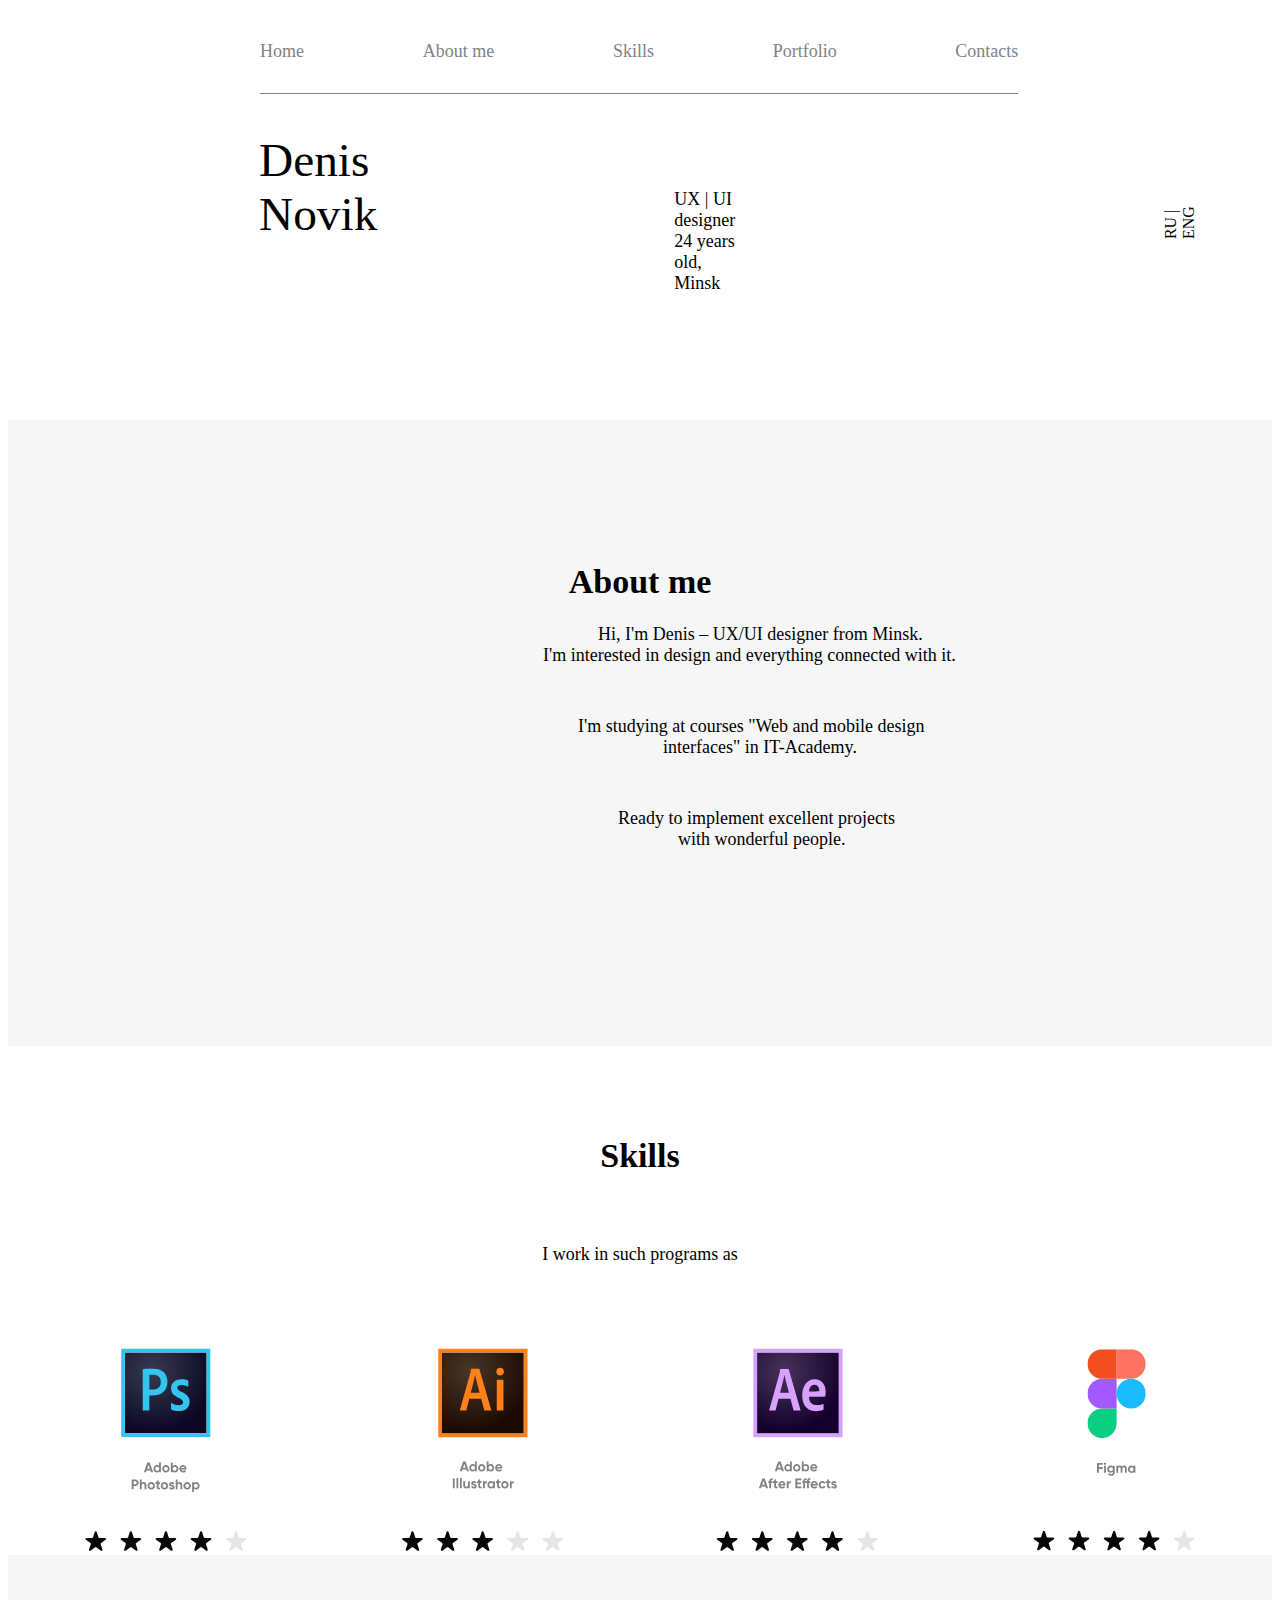
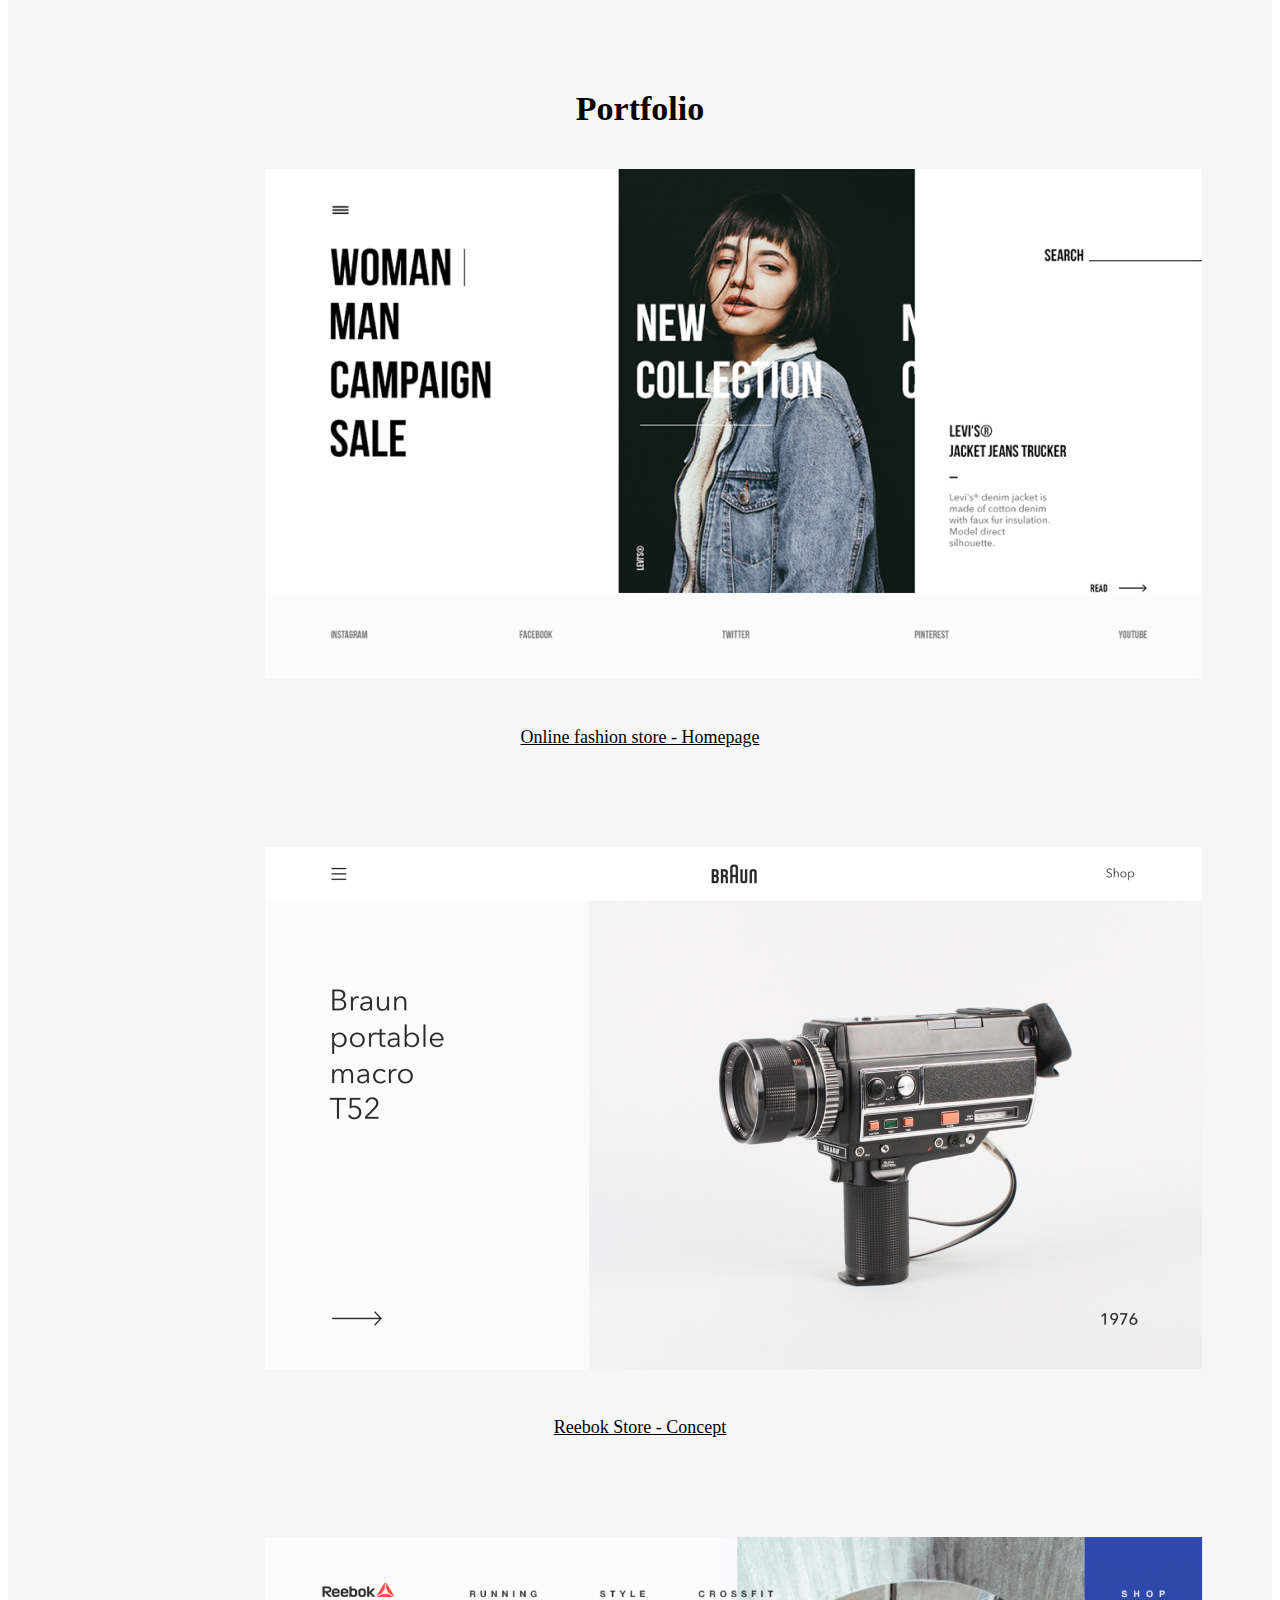
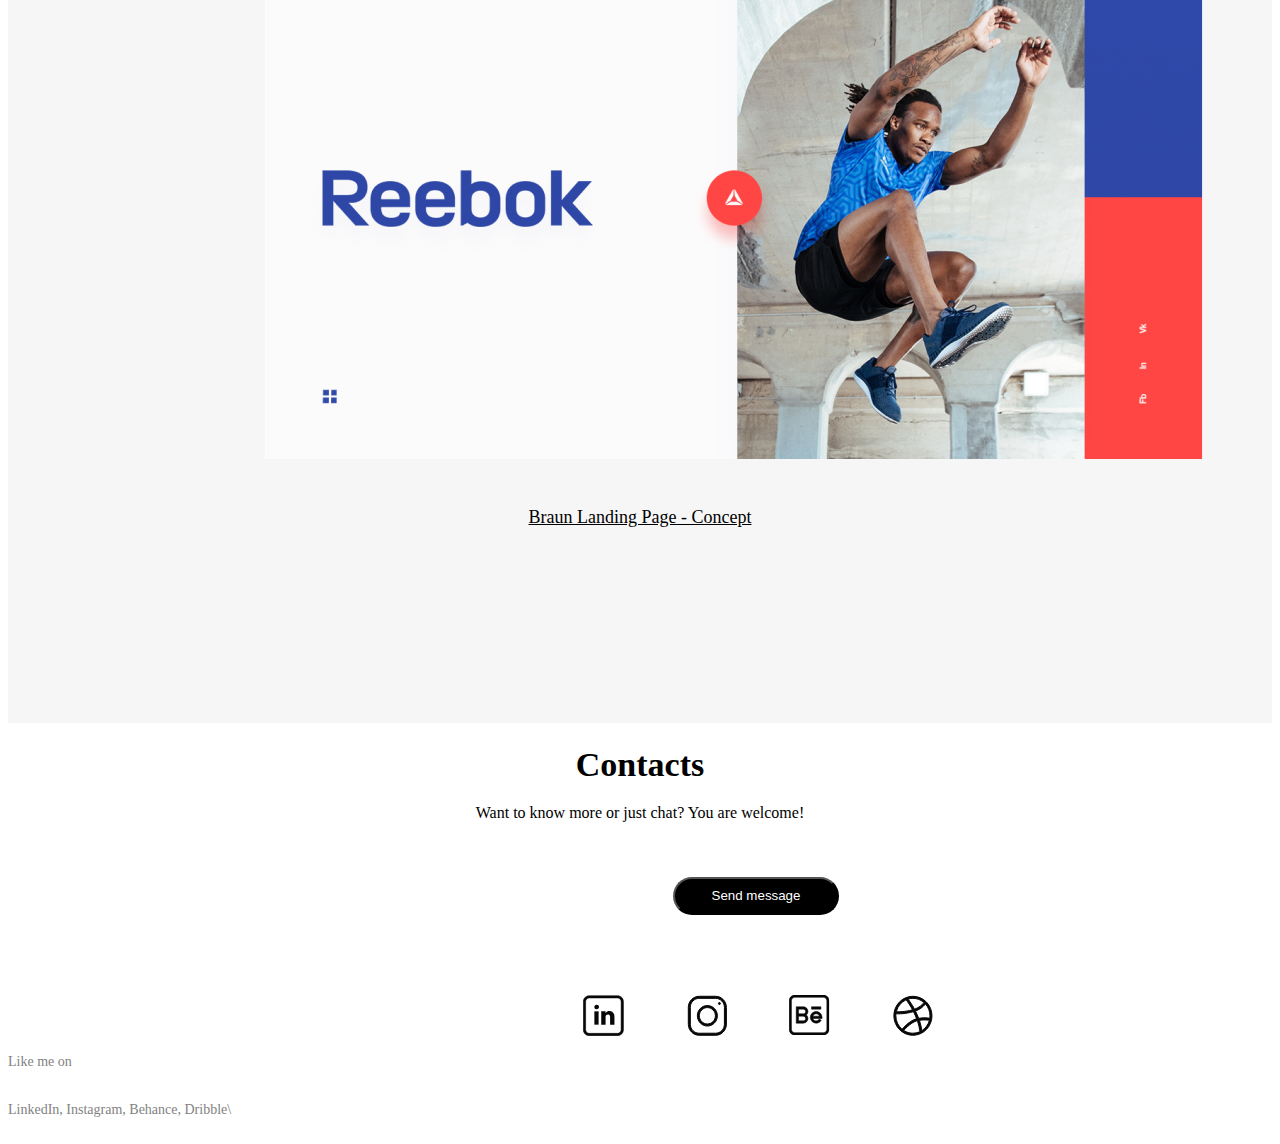
==== index.html @ 7a1cfd2d "new-title-to-images" ====
<!DOCTYPE html>
<html lang="en">
<head>
    <meta charset="UTF-8">
    <meta http-equiv="X-UA-Compatible" content="IE=edge">
    <meta name="viewport" content="width=device-width, initial-scale=1.0">
    <link rel="stylesheet" href="index.css">
    <title>Project</title>
</head>
<body>
    <header class="header">
        <a href="" class="Home">Home</a><a href="">About me</a><a href="">Skills</a><a href="">Portfolio</a><a href="">Contacts</a>
    </header>
    <section class="main-container">
        <div>
            <div class="main-text">
                <p class="name">
                    Denis
                    Novik
                </p>
                <p class="information">
                    UX | UI designer
                    24 years old, Minsk
                </p>
                <p class="languge">
                    RU | ENG
                </p>
            </div>
            <img src="img/Denis.jpg" alt="" class="img-denis">
        </div>
    </section>
    <section class="main-container-2">
        <h1 align="center" >About me</h1>
        <div class="about-me">
            <div class="about-me1">
                <p id="text">
                    Hi, I'm Denis – UX/UI designer from Minsk. 
                </p>
                <p id="text2">  
                    I'm interested in design and everything connected with it.
                </p>
            </div>
            <div class="about-me2">
                <p id="text3"> 
                    I'm studying at courses "Web and mobile design 
                </p>
                <p id="text4">
                    interfaces" in IT-Academy.
                </p>
            </div>
            <div class="about-me3">
                <p id="text5">                    
                    Ready to implement excellent projects
                </p>
                <p id="text6">
                    with wonderful people.
                </p>
            </div>
        </div>
    </section>
    <section class="main-container-3">
        <div class="skills">
            <h1 align="center">Skills</h1>
            <p align="center">I work in such programs as</p>
        </div>
        <div class="image">
            <img src="img/ps.svg" alt="">
            <img src="img/ai.svg" alt="">
            <img src="img/ae.svg" alt="">
            <img src="img/figma.svg" alt="">
        </div>
    </section>
    <section class="main-container-4">
        <div>
            <h1 align="center">Portfolio</h1>
            <div class="store-img">
                <img src="img/first.jpg" alt="">
                <p align="center">Online fashion store - Homepage</p>
                <img src="img/second.jpg" alt="">
                <p align="center">Reebok Store - Concept</p>
                <img src="img/third.jpg" alt="">
                <p align="center">Braun Landing Page - Concept</p>
            </div>
        </div>
    </section>
    <section class="main-container-5">
        <div class="contacts">
            <h1 align="center">Contacts</h1>
            <p align="center">Want to know more or just chat? 
                You are welcome!</p>
                <input type="button" value="Send message">
        </div>
        <div>
            <div class="images">
                <a href="links/subscribe.html"><img src="img/in.svg" alt=""></a>
                <a href="links/subscribe (2).html"><img src="img/insta.svg" alt=""></a>
                <a href="links/subscribe (3).html"><img src="img/behance.svg" alt=""></a>
                <a href="links/subcribe (4).html"><img src="img/planet.svg" alt=""></a>
            </div>
            <p class="last-text">
                Like me on
            </p>
            <p class="last-text"> 
                LinkedIn, Instagram, Behance, Dribble\
            </p>
                
        </div>
    </section>
</body>
</html>
---- index.css ----
body{
    padding: 0;
}
.header a{
    text-decoration: none;
    color: #828282;
    font-size: 18px;
}
.Home{
    color: black;
}
.header{
    width: 60%;
    margin-left: 252px;
    display: flex;
    justify-content: space-between;
    border-bottom:  1px solid #828282;
    padding-top: 33px;
    padding-bottom: 31px;
}
.name{
    font-size: 47.3392px;
    color: black;
    height: 118px;
    width: 123px;
    margin-top: 39px;
}
.information{
    font-size: 18px;
    height: 44px;
    width: 200px;
    margin-top: 94.77px;
    margin-bottom: 49px;
    margin-left: 297px;
    margin-right: 470px;


}
.languge{
    color: black;
    margin-top: 69px;
    transform: rotate(-90deg);
    margin-right: 0;
}
.main-text{
    display: flex;
    justify-content: space-between;
    width: 943px;
    margin-left: 251px;
    padding-right: 0;
}
.img-denis{
    margin-left: 250px;
}
.main-container-2 h1{
    font-size: 34px;
}
.main-container-2{
    background: #F6F6F6;
    margin-top: 104px;
    height: 506px;
    padding-top: 120px;
}
.about-me p{
    font-size: 18px;
    margin-left: 480px;
    margin-bottom: 0;
    margin-top: 0;
}
#text{
    margin-left: 590px;
}
#text2{
    margin-left: 535px;
}
#text3{
    margin-left: 570px;

}
#text4{
    margin-left: 655px;
}
#text5{
    margin-left: 610px;
}
#text6{
    margin-left: 670px;
}
.about-me1{
    margin-bottom: 50px;
}
.about-me2{
    margin-bottom: 50px;
}
.about-me3{
    margin-bottom: 50px;
}
.image{
    display: flex;
    justify-content: space-around;
}
.skills p{
    font-size: 18px;
    margin-bottom: 83px;

}
.skills h1{
    font-size: 34px;
    margin-bottom: 69px;
    margin-top: 91px;
}
.main-container-4{
    background: #F6F6F6;
    padding-top: 112px;
    padding-bottom: 96px;
}
.main-container-4 h1{
    font-size: 34px;
    margin-bottom: 41px;
}
.store-img img{
    margin-left: 257px;

}
.store-img p{
    font-size: 18px;
    text-decoration: underline;
    margin-top: 44px;
    margin-bottom: 99px;
    transition-duration: 2s;
}
.store-img p:hover{
    font-size: 20px;
    text-decoration: none;
    transition-duration: 2s;
}
input{
    background: black;
    color: white;
    border-radius: 20px;
    height: 38px;
    width: 166px;
    text-align: center;
    margin-left: 665px;
    margin-top: 39px;

}
input:active{
    border: 4px solid grey;
}
.contacts h1{
    font-size: 34px;
    margin-bottom: 20px;
}
.last-text{
    font-size: 14px;
    color: #828282;
    height: 34px;
    width: 243px;
    margin-bottom: 0;
}
.images{
    width: 350px;
    margin-left: 575px;
    margin-top: 80px;
    display: flex;
    justify-content: space-between;
}
@media (max-width:767px) {
    .header{
        display: none;
    }
    .img-denis{
        height: 600px;
        width: 600px;
    }
}
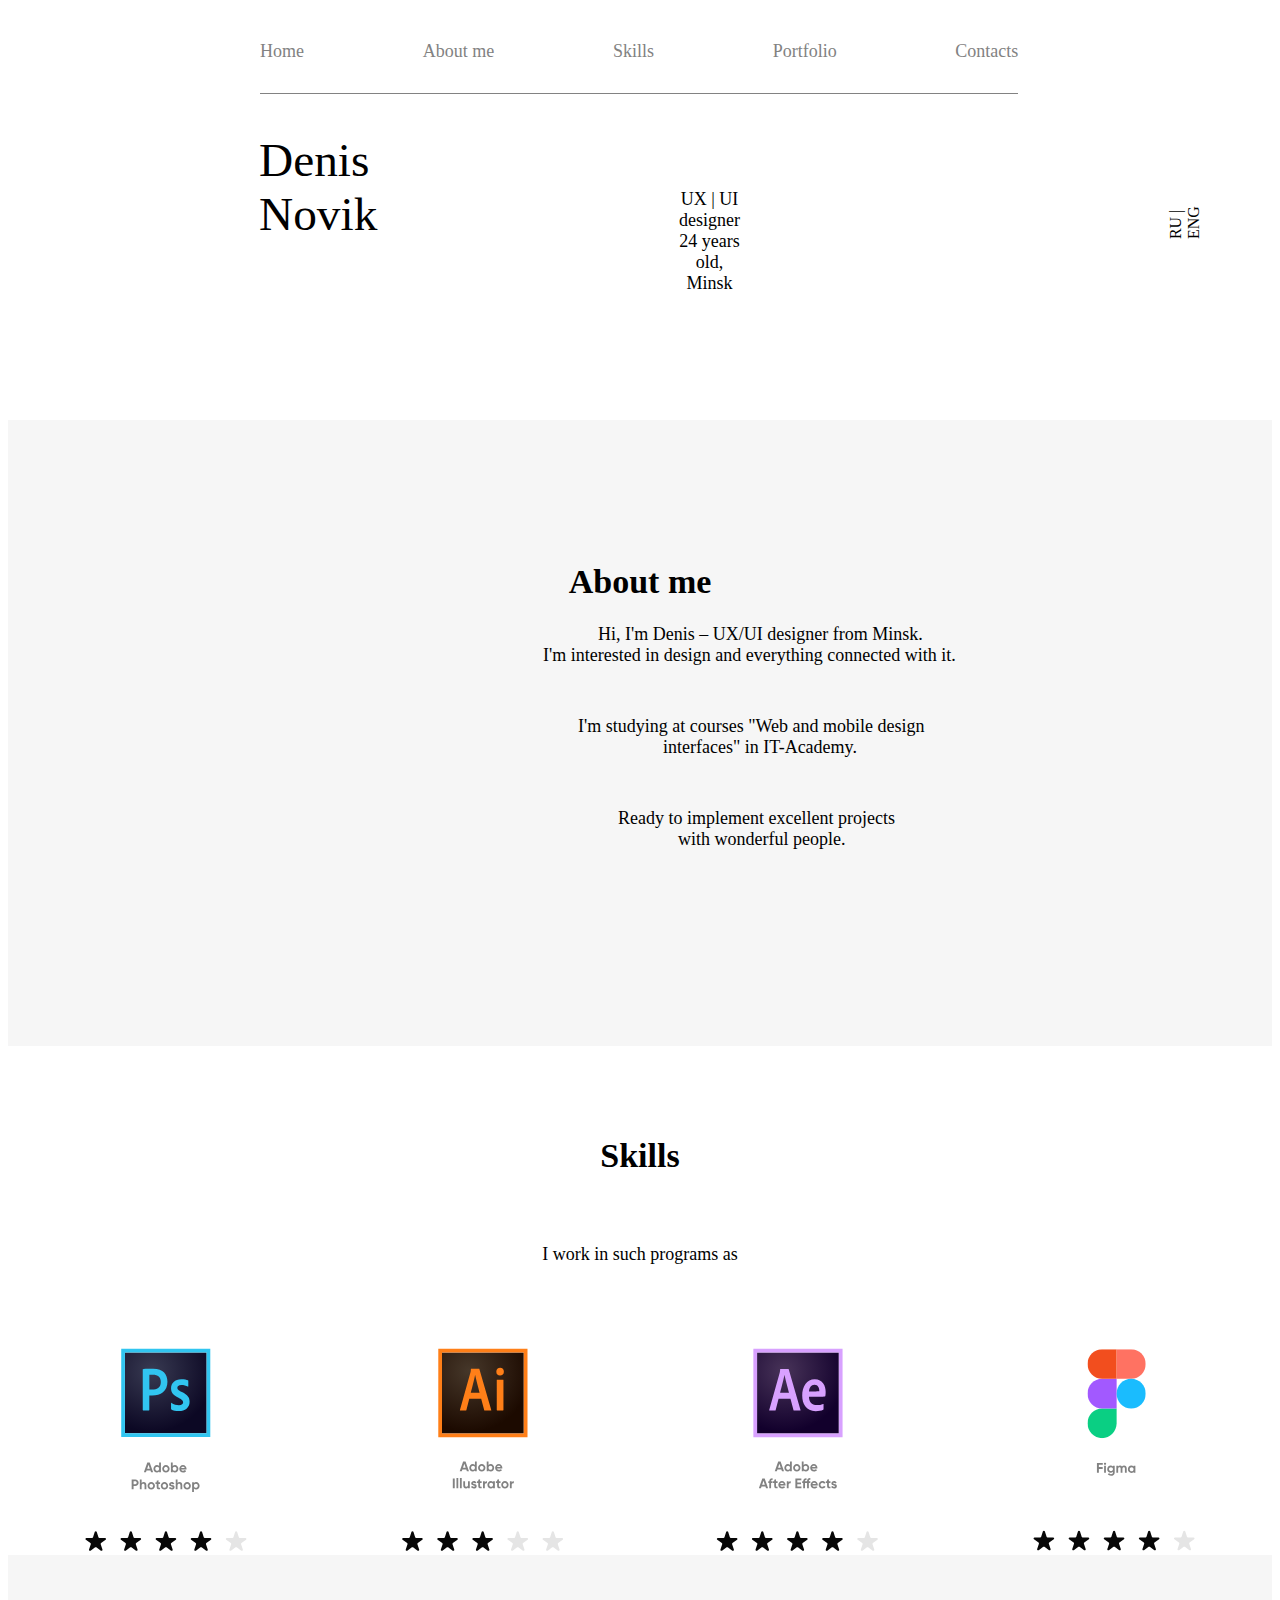
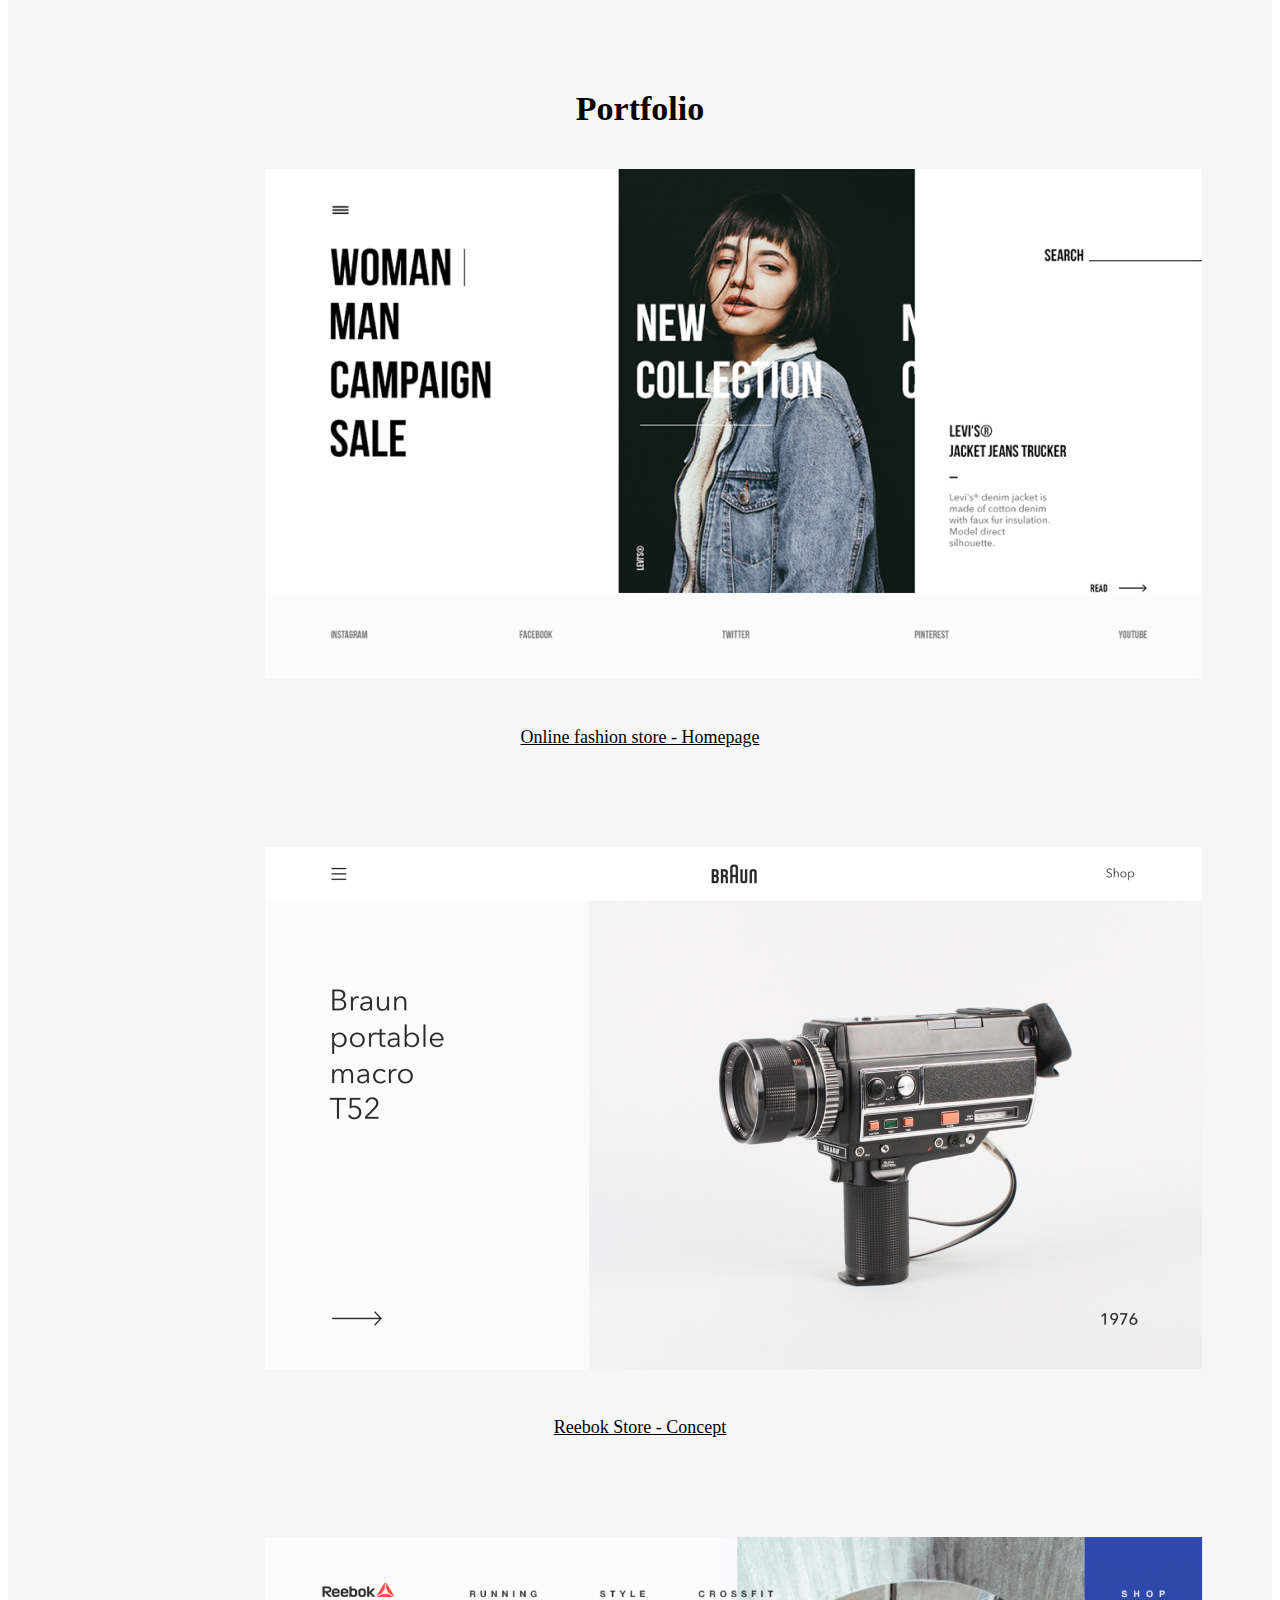
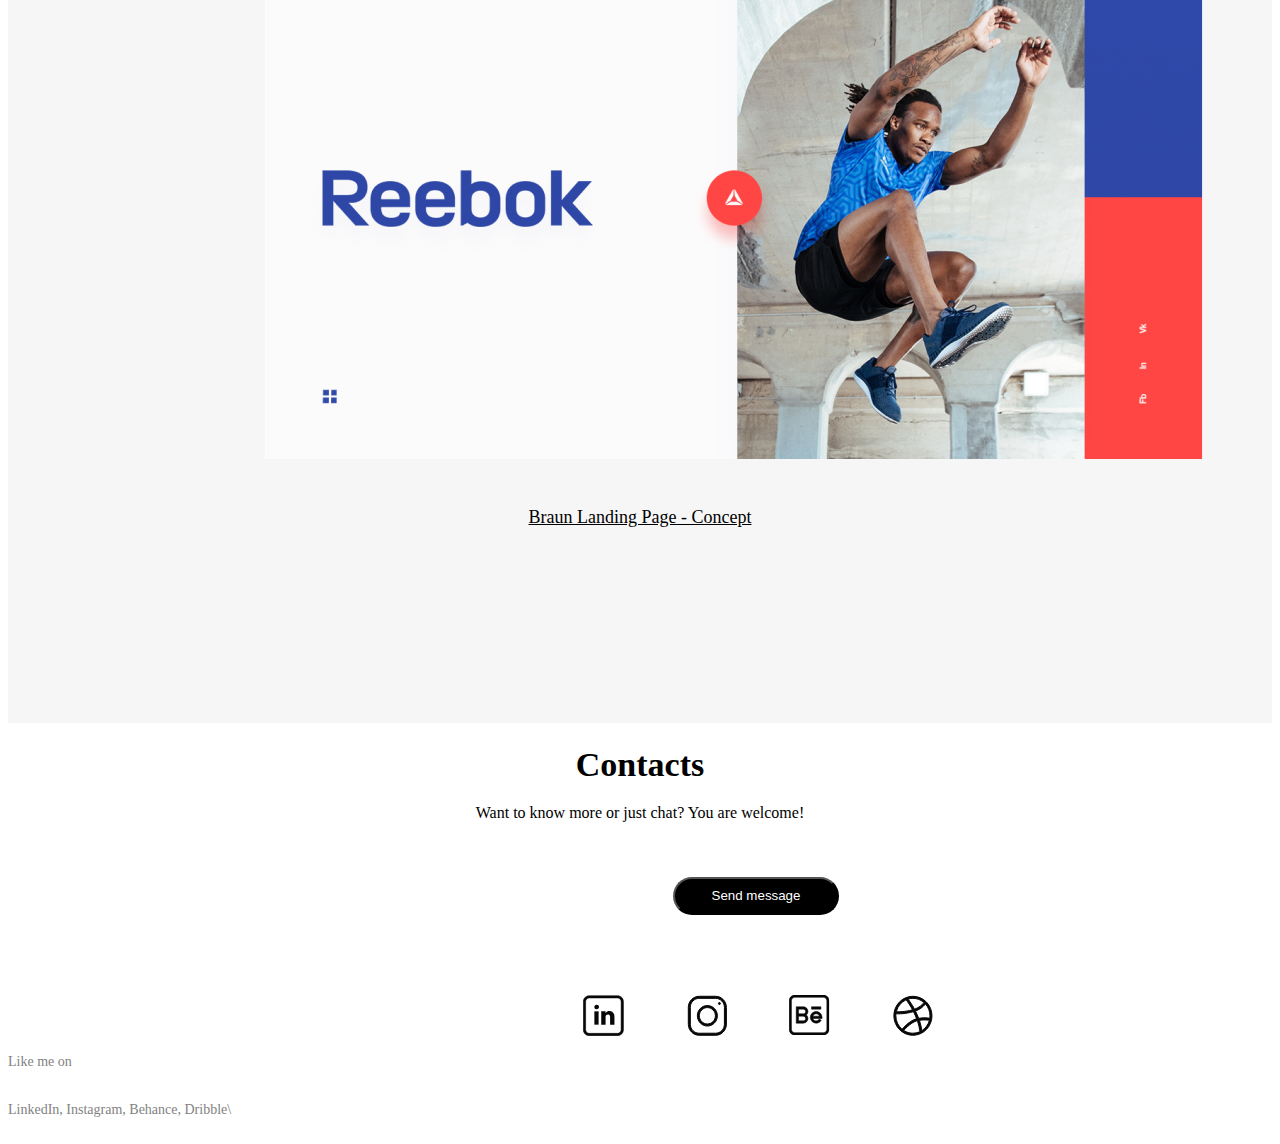
==== commit 231a02de: "making mobile version" ====
--- a/index.html
+++ b/index.html
@@ -11,13 +11,18 @@
     <header class="header">
         <a href="" class="Home">Home</a><a href="">About me</a><a href="">Skills</a><a href="">Portfolio</a><a href="">Contacts</a>
     </header>
+    
     <section class="main-container">
-        <div>
+        
+        <div class="main-text-container">
             <div class="main-text">
-                <p class="name">
-                    Denis
-                    Novik
-                </p>
+                <div class="name-container">
+                    <p class="name">
+                        Denis
+                        Novik
+                    </p>
+                    <img src="img/3-lines.svg" alt=""class="lines">
+                </div>
                 <p class="information">
                     UX | UI designer
                     24 years old, Minsk
@@ -27,7 +32,10 @@
                 </p>
             </div>
             <img src="img/Denis.jpg" alt="" class="img-denis">
+            <img src="img/mobile-denis.jpg" alt="" class="mobile-denis">
+
         </div>
+        
     </section>
     <section class="main-container-2">
         <h1 align="center" >About me</h1>
--- a/index.css
+++ b/index.css
@@ -33,6 +33,7 @@
     margin-bottom: 49px;
     margin-left: 297px;
     margin-right: 470px;
+    text-align: center;
 
 
 }
@@ -51,6 +52,12 @@
 }
 .img-denis{
     margin-left: 250px;
+}
+.mobile-denis{
+    display: none;
+}
+.lines{
+    display: none;
 }
 .main-container-2 h1{
     font-size: 34px;
@@ -171,7 +178,47 @@
         display: none;
     }
     .img-denis{
-        height: 600px;
-        width: 600px;
+        display: none;
+    }
+    .lines{
+        display: none;
+    }
+    .mobile-denis{
+        display: inline;
+        margin-left: 29px;
+       
+    }
+    .languge{
+        display: none;
+    }
+    .name{
+        font-size: 47px;
+        margin-left: 26px;
+        display: block;
+    }
+    .main-text{
+        display: block;
+        margin-left: 26px;
+        order: 1;
+    }
+    .information{
+        margin-left: 28px;
+        margin-top: 23px;
+    }
+    .lines{
+        display: inline;
+        margin-top: 68px;
+        margin-left: 162px;
+        height: 19px;
+    }
+    .main-text-container{
+        display: inline;
+    }
+    .main-container{
+        display: flex;
+    }
+    .name-container{
+        display: flex;
+        margin-bottom: 23px;
     }
 }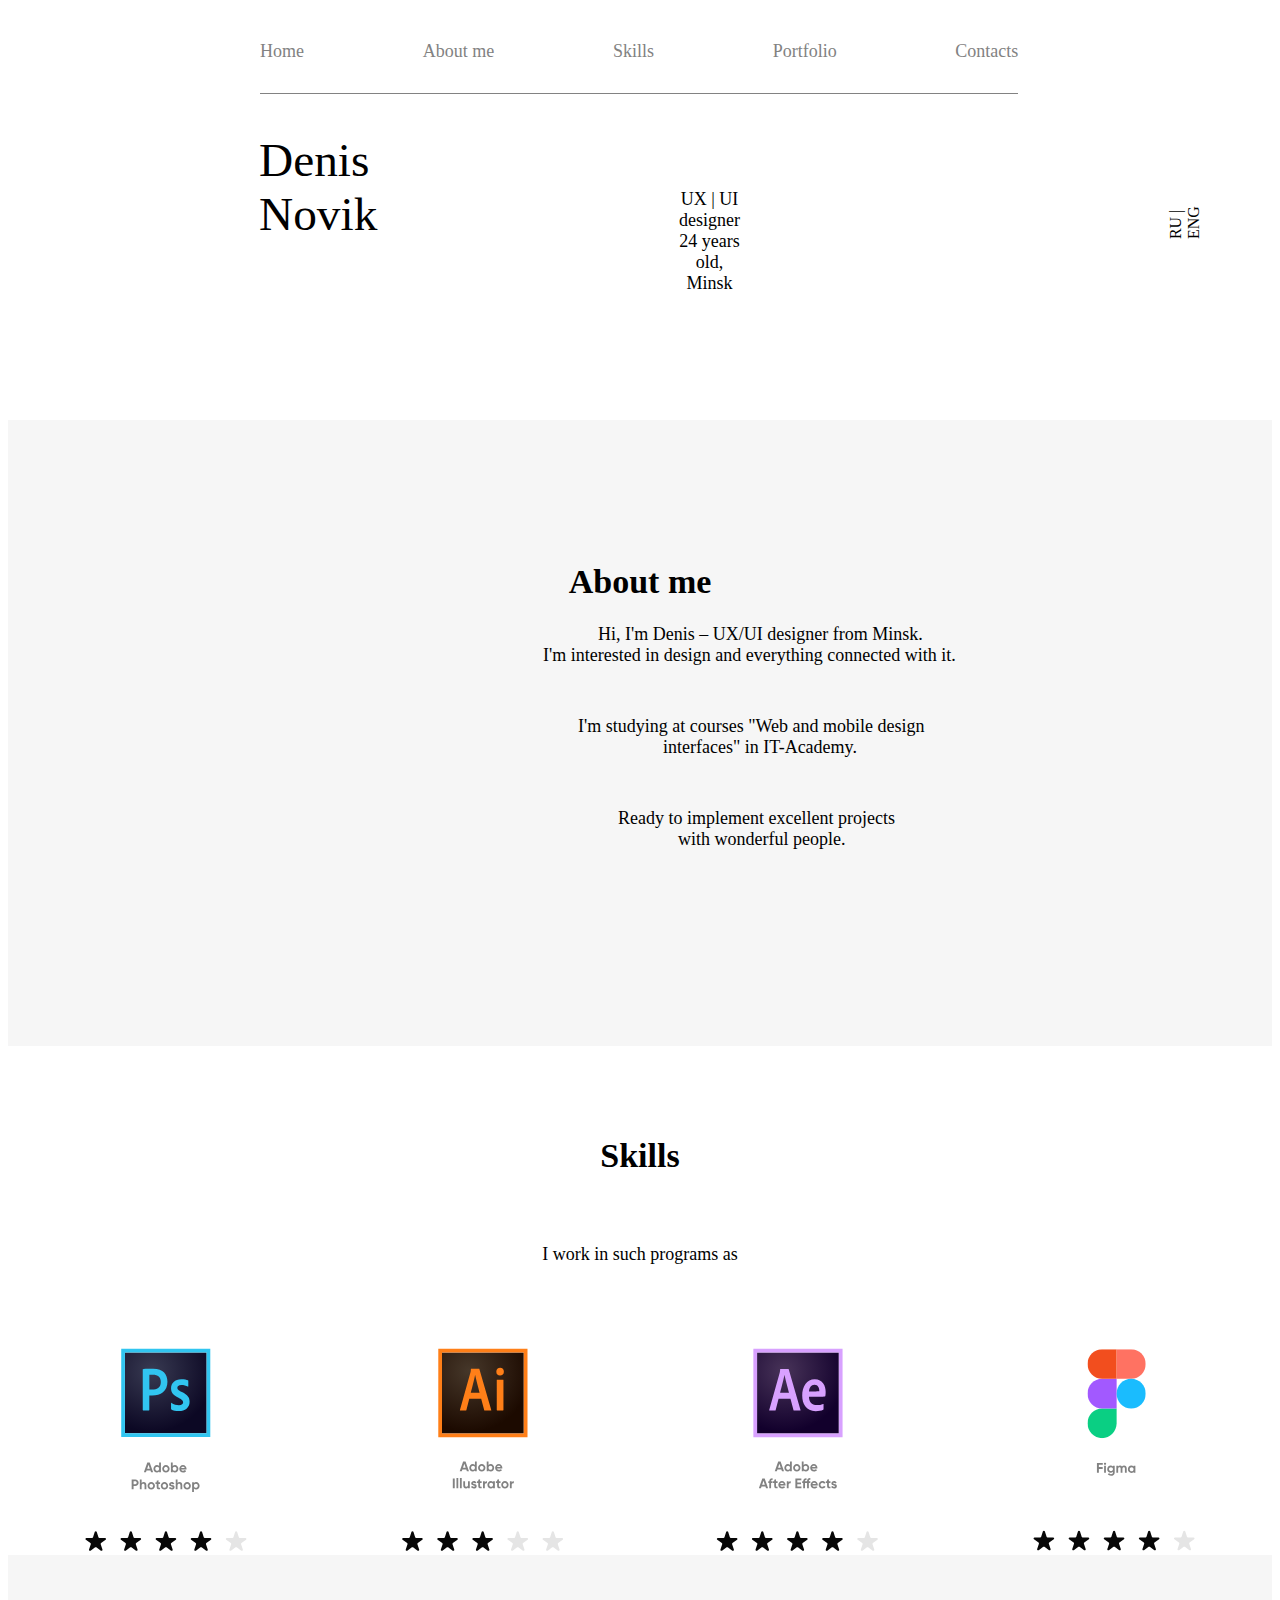
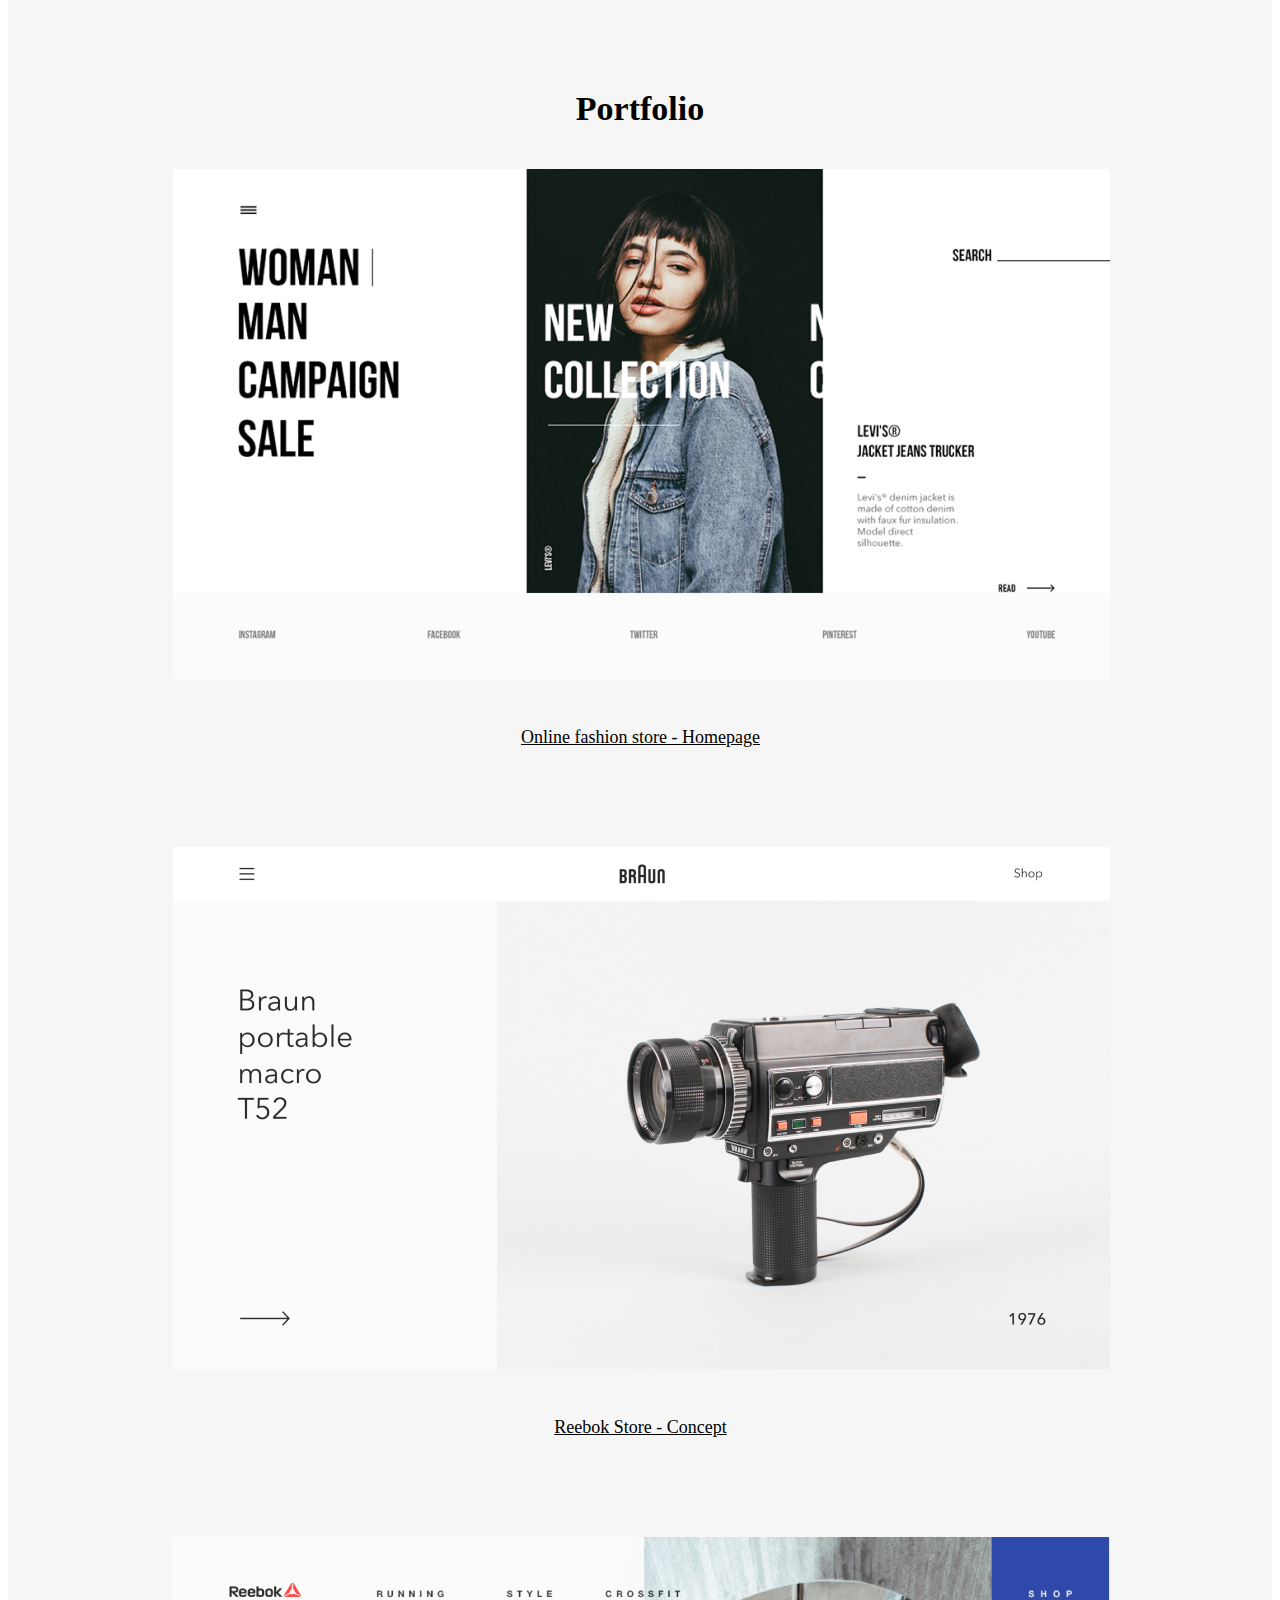
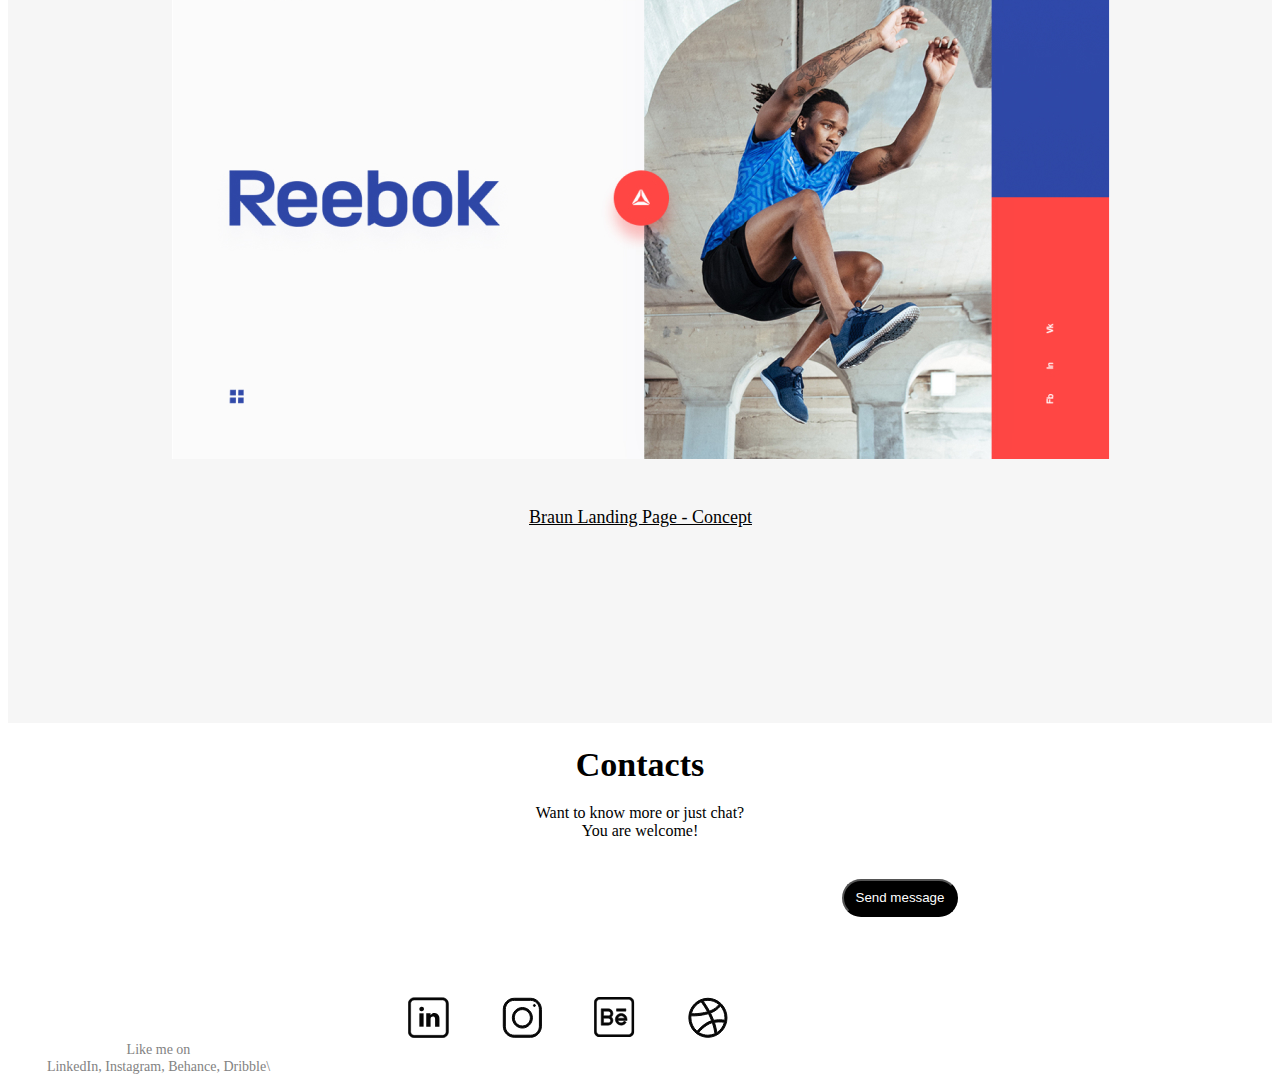
==== commit 94f39c67: "last-stage" ====
--- a/index.html
+++ b/index.html
@@ -26,6 +26,7 @@
                 <p class="information">
                     UX | UI designer
                     24 years old, Minsk
+                
                 </p>
                 <p class="languge">
                     RU | ENG
@@ -40,7 +41,7 @@
     <section class="main-container-2">
         <h1 align="center" >About me</h1>
         <div class="about-me">
-            <div class="about-me1">
+            <div class="about-me1 desk">
                 <p id="text">
                     Hi, I'm Denis – UX/UI designer from Minsk. 
                 </p>
@@ -48,7 +49,7 @@
                     I'm interested in design and everything connected with it.
                 </p>
             </div>
-            <div class="about-me2">
+            <div class="about-me2 desk">
                 <p id="text3"> 
                     I'm studying at courses "Web and mobile design 
                 </p>
@@ -56,13 +57,41 @@
                     interfaces" in IT-Academy.
                 </p>
             </div>
-            <div class="about-me3">
+            <div class="about-me3 desk">
                 <p id="text5">                    
                     Ready to implement excellent projects
                 </p>
                 <p id="text6">
                     with wonderful people.
                 </p>
+            </div>
+            <div class="about-me-main">
+                <div class="about-me1">
+                    <p id="text">
+                        Hi, I'm Denis – UX/UI designer from  
+                    </p>
+                    <p id="text2">  
+                        Minsk. I'm interested in design and
+                         everything connected with it.
+                    </p>
+                </div>
+                <div class="about-me2">
+                    <p id="text3"> 
+                        I'm studying at courses 
+                        "Web and mobile design interfaces"
+                    </p>
+                    <p id="text4">
+                         in IT-Academy.
+                    </p>
+                </div>
+                <div class="about-me3">
+                    <p id="text5">                    
+                        Ready to implement excellent 
+                    </p>
+                    <p id="text6">
+                        projects with wonderful people.
+                    </p>
+                </div>
             </div>
         </div>
     </section>
@@ -78,7 +107,7 @@
             <img src="img/figma.svg" alt="">
         </div>
     </section>
-    <section class="main-container-4">
+    <section class="main-container-4" align="center">
         <div>
             <h1 align="center">Portfolio</h1>
             <div class="store-img">
@@ -91,11 +120,11 @@
             </div>
         </div>
     </section>
-    <section class="main-container-5">
+    <section class="main-container-5" align="center">
         <div class="contacts">
             <h1 align="center">Contacts</h1>
-            <p align="center">Want to know more or just chat? 
-                You are welcome!</p>
+            <p align="center">Want to know more or just chat? </p>
+            <p align="center">You are welcome!</p>
                 <input type="button" value="Send message">
         </div>
         <div>
@@ -105,12 +134,14 @@
                 <a href="links/subscribe (3).html"><img src="img/behance.svg" alt=""></a>
                 <a href="links/subcribe (4).html"><img src="img/planet.svg" alt=""></a>
             </div>
-            <p class="last-text">
-                Like me on
-            </p>
-            <p class="last-text"> 
-                LinkedIn, Instagram, Behance, Dribble\
-            </p>
+            <div class="last-text-container">
+                <p class="last-text" align="center">
+                    Like me on
+                </p>
+                <p class="last-text" align="center"> 
+                    LinkedIn, Instagram, Behance, Dribble\
+                </p>
+            </div>
                 
         </div>
     </section>
--- a/index.css
+++ b/index.css
@@ -33,9 +33,7 @@
     margin-bottom: 49px;
     margin-left: 297px;
     margin-right: 470px;
-    text-align: center;
-
-
+    text-align: center; 
 }
 .languge{
     color: black;
@@ -102,6 +100,10 @@
 .about-me3{
     margin-bottom: 50px;
 }
+
+.about-me-main{
+    display: none;
+}
 .image{
     display: flex;
     justify-content: space-around;
@@ -126,7 +128,7 @@
     margin-bottom: 41px;
 }
 .store-img img{
-    margin-left: 257px;
+    margin-left: 1px;
 
 }
 .store-img p{
@@ -140,15 +142,18 @@
     font-size: 20px;
     text-decoration: none;
     transition-duration: 2s;
+}
+.store-img{
+    margin-left: 1px;
 }
 input{
     background: black;
     color: white;
     border-radius: 20px;
     height: 38px;
-    width: 166px;
+    width: 116px;
     text-align: center;
-    margin-left: 665px;
+    margin-left: 520px;
     margin-top: 39px;
 
 }
@@ -158,17 +163,28 @@
 .contacts h1{
     font-size: 34px;
     margin-bottom: 20px;
+    
+}
+.contacts p{
+    margin-bottom: 0px;
+    margin-top: 0;
 }
 .last-text{
     font-size: 14px;
     color: #828282;
-    height: 34px;
+    height: 17px;
     width: 243px;
     margin-bottom: 0;
-}
+    margin-top: 0;
+    
+}
+.last-text-container{
+    margin-left: 29px;
+}
+
 .images{
-    width: 350px;
-    margin-left: 575px;
+    width: 320px;
+    margin-left: 400px;
     margin-top: 80px;
     display: flex;
     justify-content: space-between;
@@ -221,4 +237,66 @@
         display: flex;
         margin-bottom: 23px;
     }
-}+    #text{
+        margin-left: 29px;
+    }
+
+    #text2{
+        margin-left: 29px;
+    }
+
+    #text3{
+        margin-left: 29px;
+    }
+
+    #text4{
+        margin-left: 29px;
+    }
+
+    #text5{
+        margin-left: 29px;
+    }
+
+    #text6{
+        margin-left: 29px;
+    }
+    .about-me1{
+        width: 100%;
+    }
+    .about-me-main{
+        display: block;
+    }
+    .desk{
+        display: none;
+    }
+    .about-me{
+        height: 261px;
+    }
+    .image{
+        display: flex;
+        flex-wrap: wrap;
+        width: 166px;
+        margin-left: 104px;
+    }
+    .store-img img{
+        width: 286px;
+        height: 160px;
+        margin-left: 29px;
+        margin-right: 30px;
+    }
+    .store-img{
+        padding-right: 30px;
+    }
+    .images{
+        margin-left: 29px;
+    }
+    input{
+        margin-left: 35px;
+        height: 42px;
+        width: 316px;
+    }
+body{
+    width: 375px;
+}
+
+}
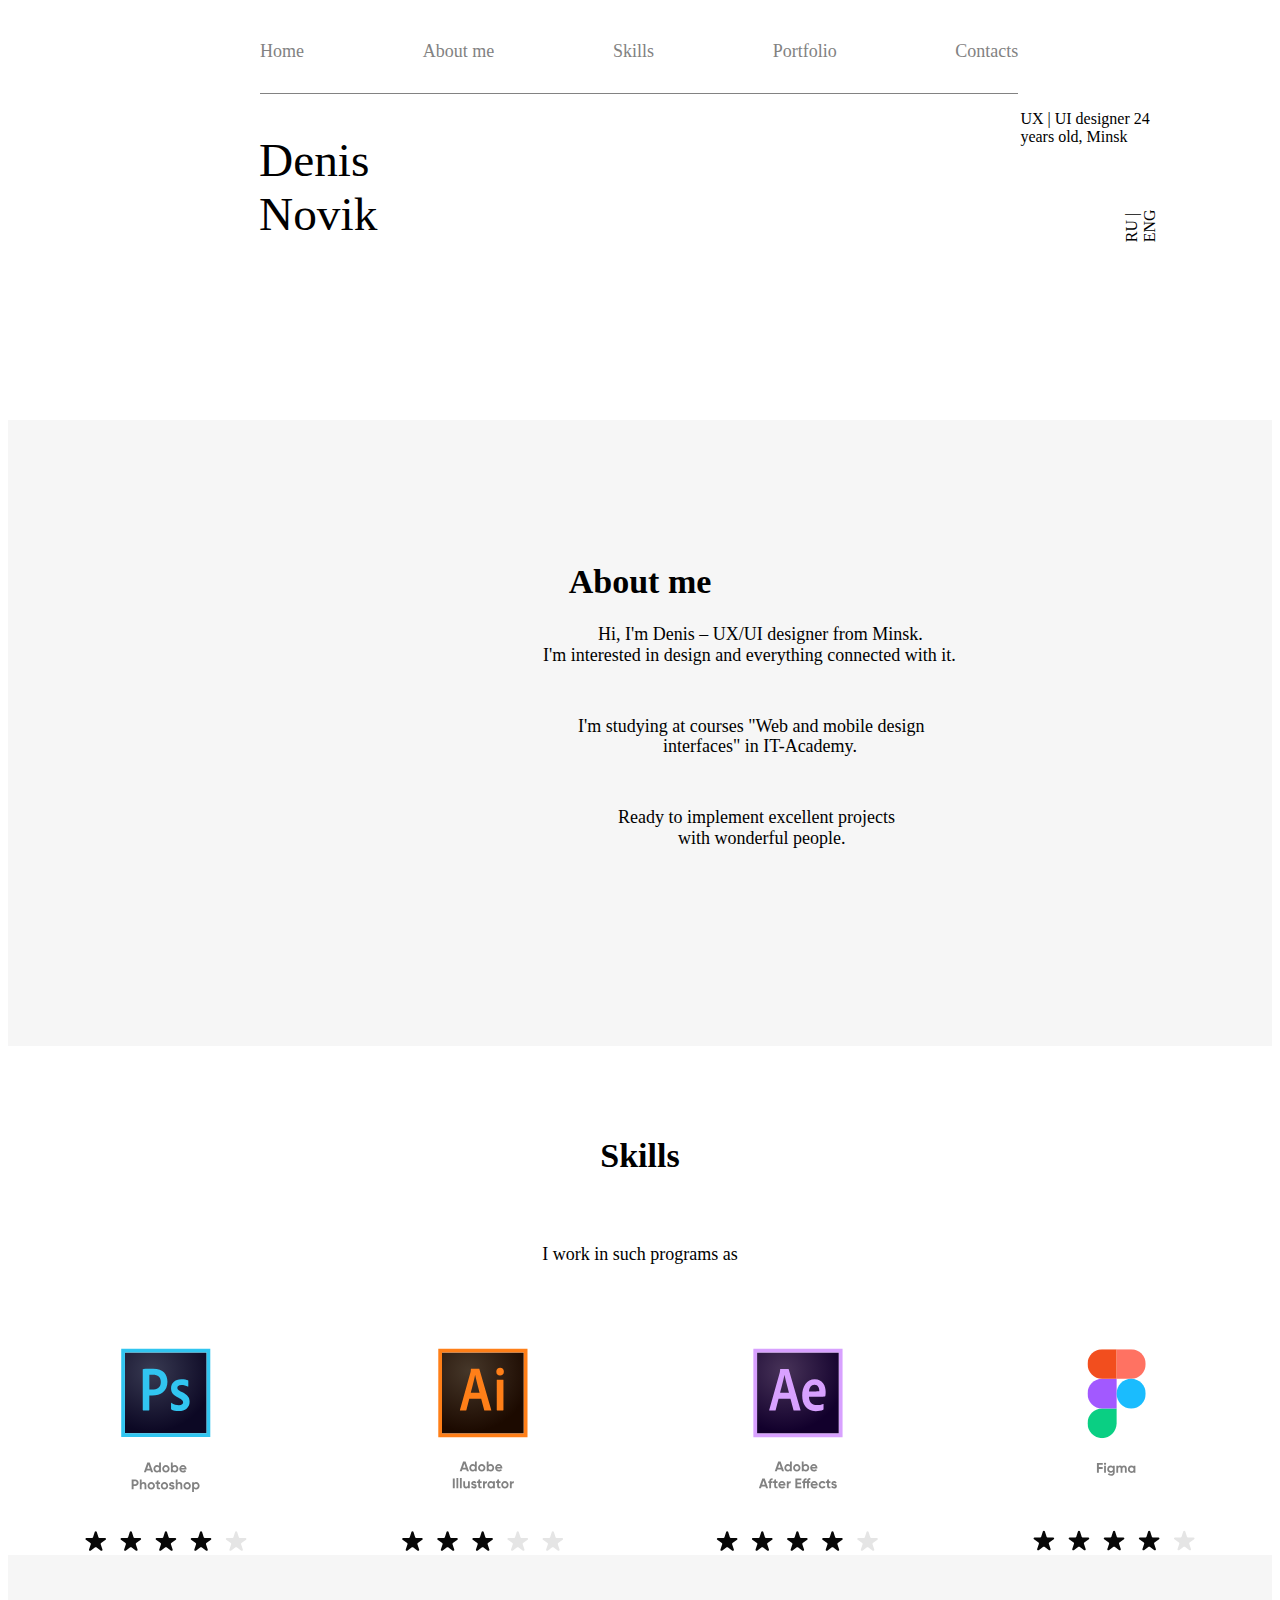
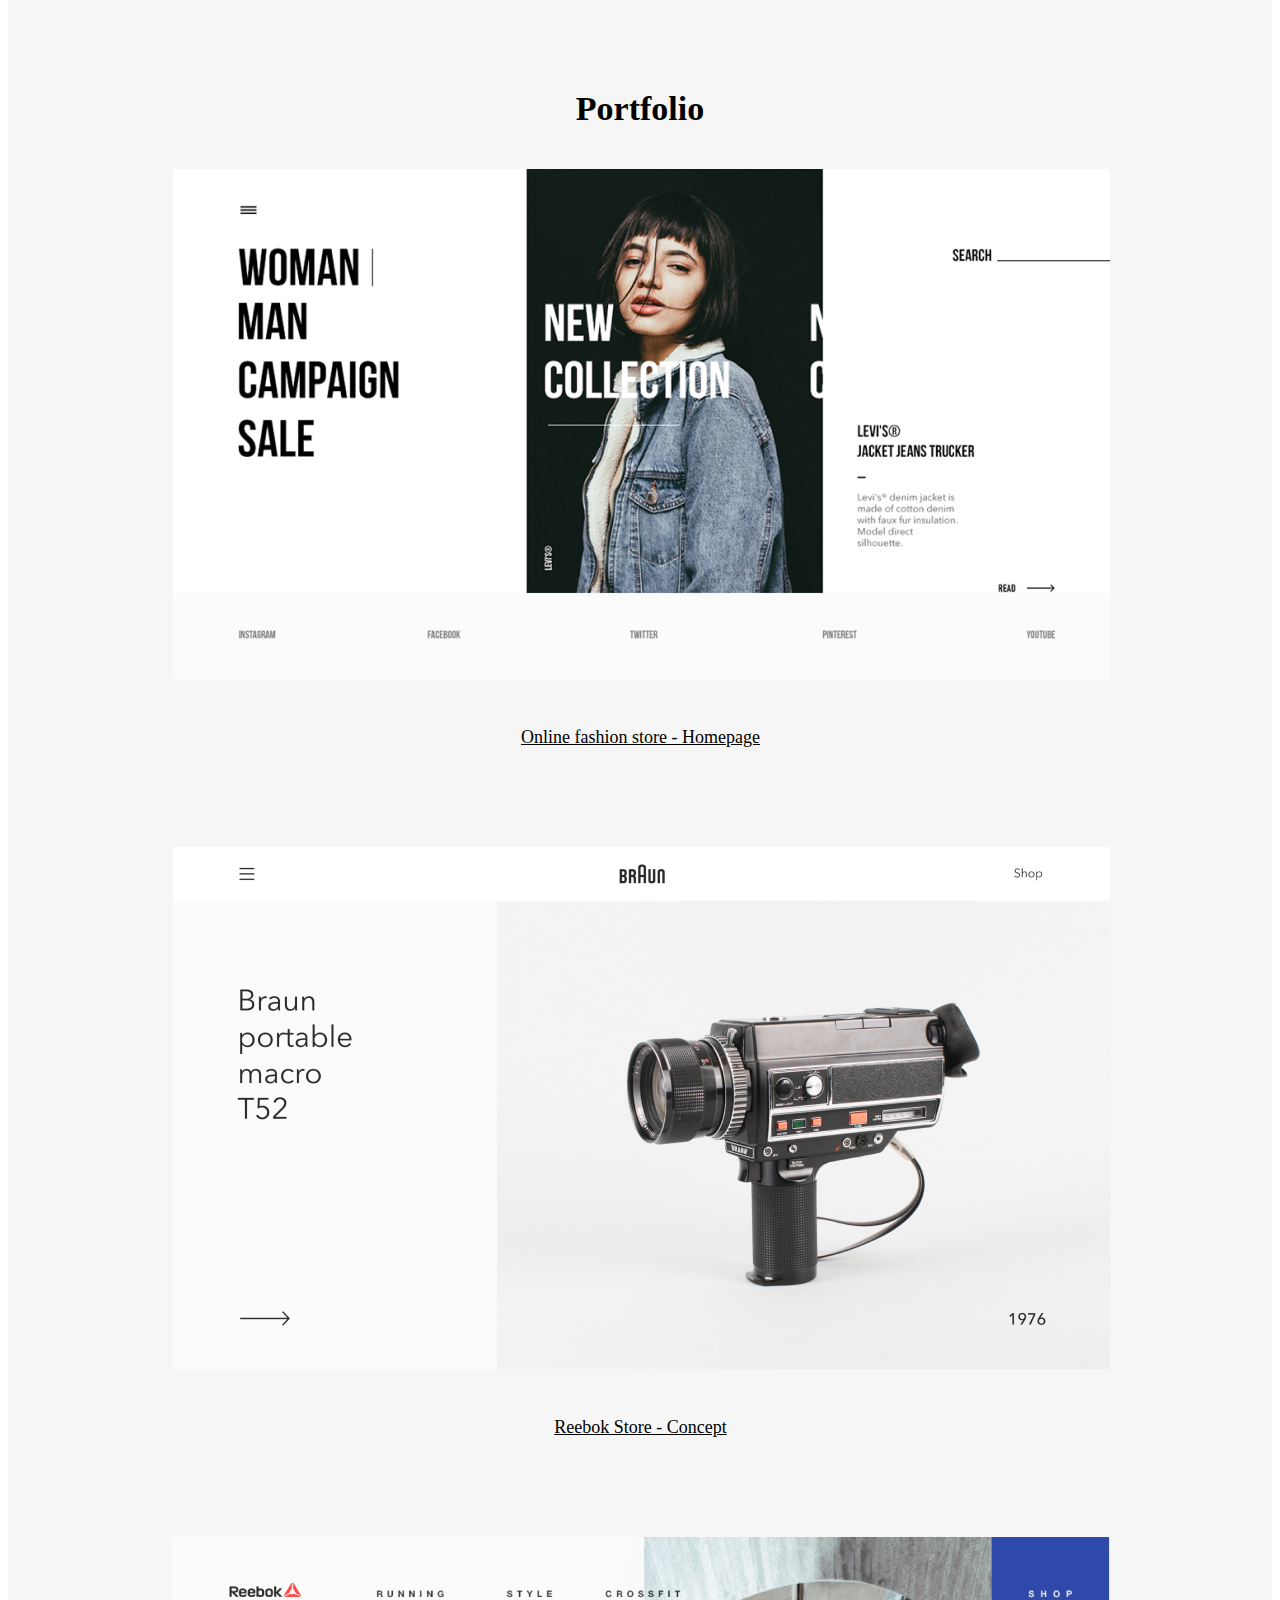
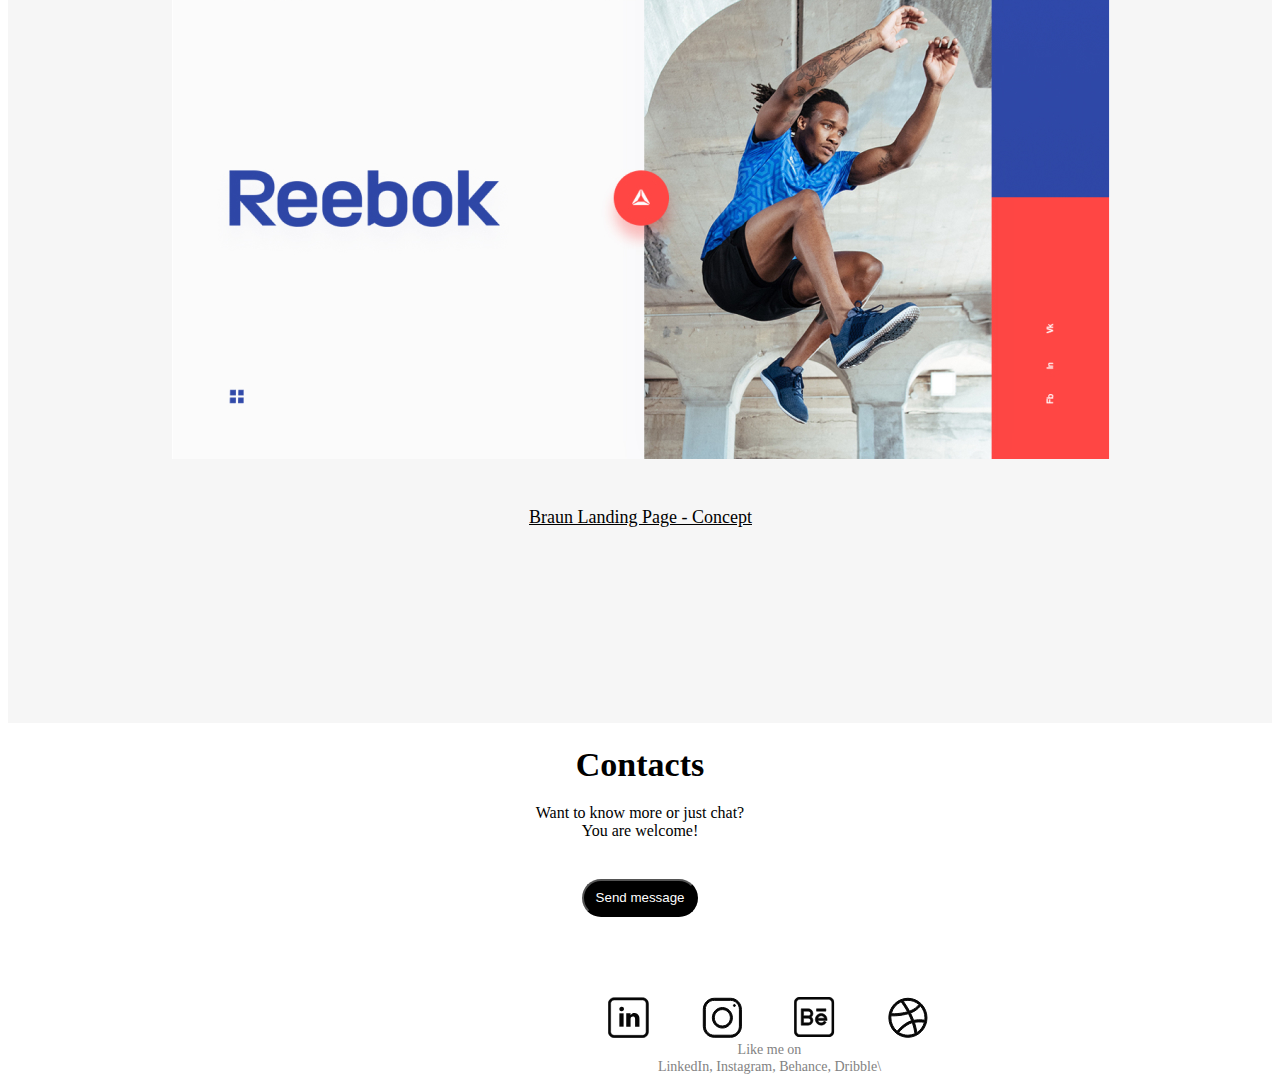
==== commit 369109e7: "making-job" ====
--- a/index.html
+++ b/index.html
@@ -24,8 +24,10 @@
                     <img src="img/3-lines.svg" alt=""class="lines">
                 </div>
                 <p class="information">
+                    <p>
                     UX | UI designer
                     24 years old, Minsk
+                    </p>
                 
                 </p>
                 <p class="languge">
@@ -72,23 +74,27 @@
                     </p>
                     <p id="text2">  
                         Minsk. I'm interested in design and
+                    </p>
+                    <p id="text3">
                          everything connected with it.
                     </p>
                 </div>
                 <div class="about-me2">
-                    <p id="text3"> 
+                    <p id="text4"> 
                         I'm studying at courses 
+                    </p>
+                    <p id="text5">
                         "Web and mobile design interfaces"
                     </p>
-                    <p id="text4">
+                    <p id="text6">
                          in IT-Academy.
                     </p>
                 </div>
                 <div class="about-me3">
-                    <p id="text5">                    
+                    <p id="text7">                    
                         Ready to implement excellent 
                     </p>
-                    <p id="text6">
+                    <p id="text8">
                         projects with wonderful people.
                     </p>
                 </div>
--- a/index.css
+++ b/index.css
@@ -31,9 +31,14 @@
     width: 200px;
     margin-top: 94.77px;
     margin-bottom: 49px;
-    margin-left: 297px;
+    margin-left: 50px;
     margin-right: 470px;
     text-align: center; 
+    line-height: 50px;
+}
+.information p{
+    margin-top: 0;
+    margin-bottom: 0;
 }
 .languge{
     color: black;
@@ -80,6 +85,7 @@
 }
 #text3{
     margin-left: 570px;
+    height: 20px;
 
 }
 #text4{
@@ -90,15 +96,19 @@
 }
 #text6{
     margin-left: 670px;
-}
+
+}
+
 .about-me1{
     margin-bottom: 50px;
-}
+}ss
 .about-me2{
     margin-bottom: 50px;
 }
 .about-me3{
     margin-bottom: 50px;
+    margin-top: 50px;
+    width: auto;
 }
 
 .about-me-main{
@@ -153,7 +163,7 @@
     height: 38px;
     width: 116px;
     text-align: center;
-    margin-left: 520px;
+    margin-left: 0.1px;
     margin-top: 39px;
 
 }
@@ -179,12 +189,12 @@
     
 }
 .last-text-container{
-    margin-left: 29px;
+    margin-left: 640px;
 }
 
 .images{
     width: 320px;
-    margin-left: 400px;
+    margin-left: 600px;
     margin-top: 80px;
     display: flex;
     justify-content: space-between;
@@ -242,23 +252,38 @@
     }
 
     #text2{
-        margin-left: 29px;
+        margin-left: 35px;
     }
 
     #text3{
-        margin-left: 29px;
+        margin-left: 60px;
+        height: auto;
+        width: auto;
     }
 
     #text4{
-        margin-left: 29px;
+        margin-left: 75px;
     }
 
     #text5{
-        margin-left: 29px;
+        margin-left: 30px;
+        width: auto;
+        height: auto;
     }
 
     #text6{
-        margin-left: 29px;
+        margin-left: 105px;
+    }
+    #text7{
+        width: auto;
+        height: auto;
+        margin-left: 50px;
+
+    }
+    #text8{
+        width: auto;
+        height: auto;
+        margin-left: 45px;
     }
     .about-me1{
         width: 100%;
@@ -298,5 +323,8 @@
 body{
     width: 375px;
 }
-
-}
+.last-text-container{
+    margin-left: 50px;
+}
+
+}
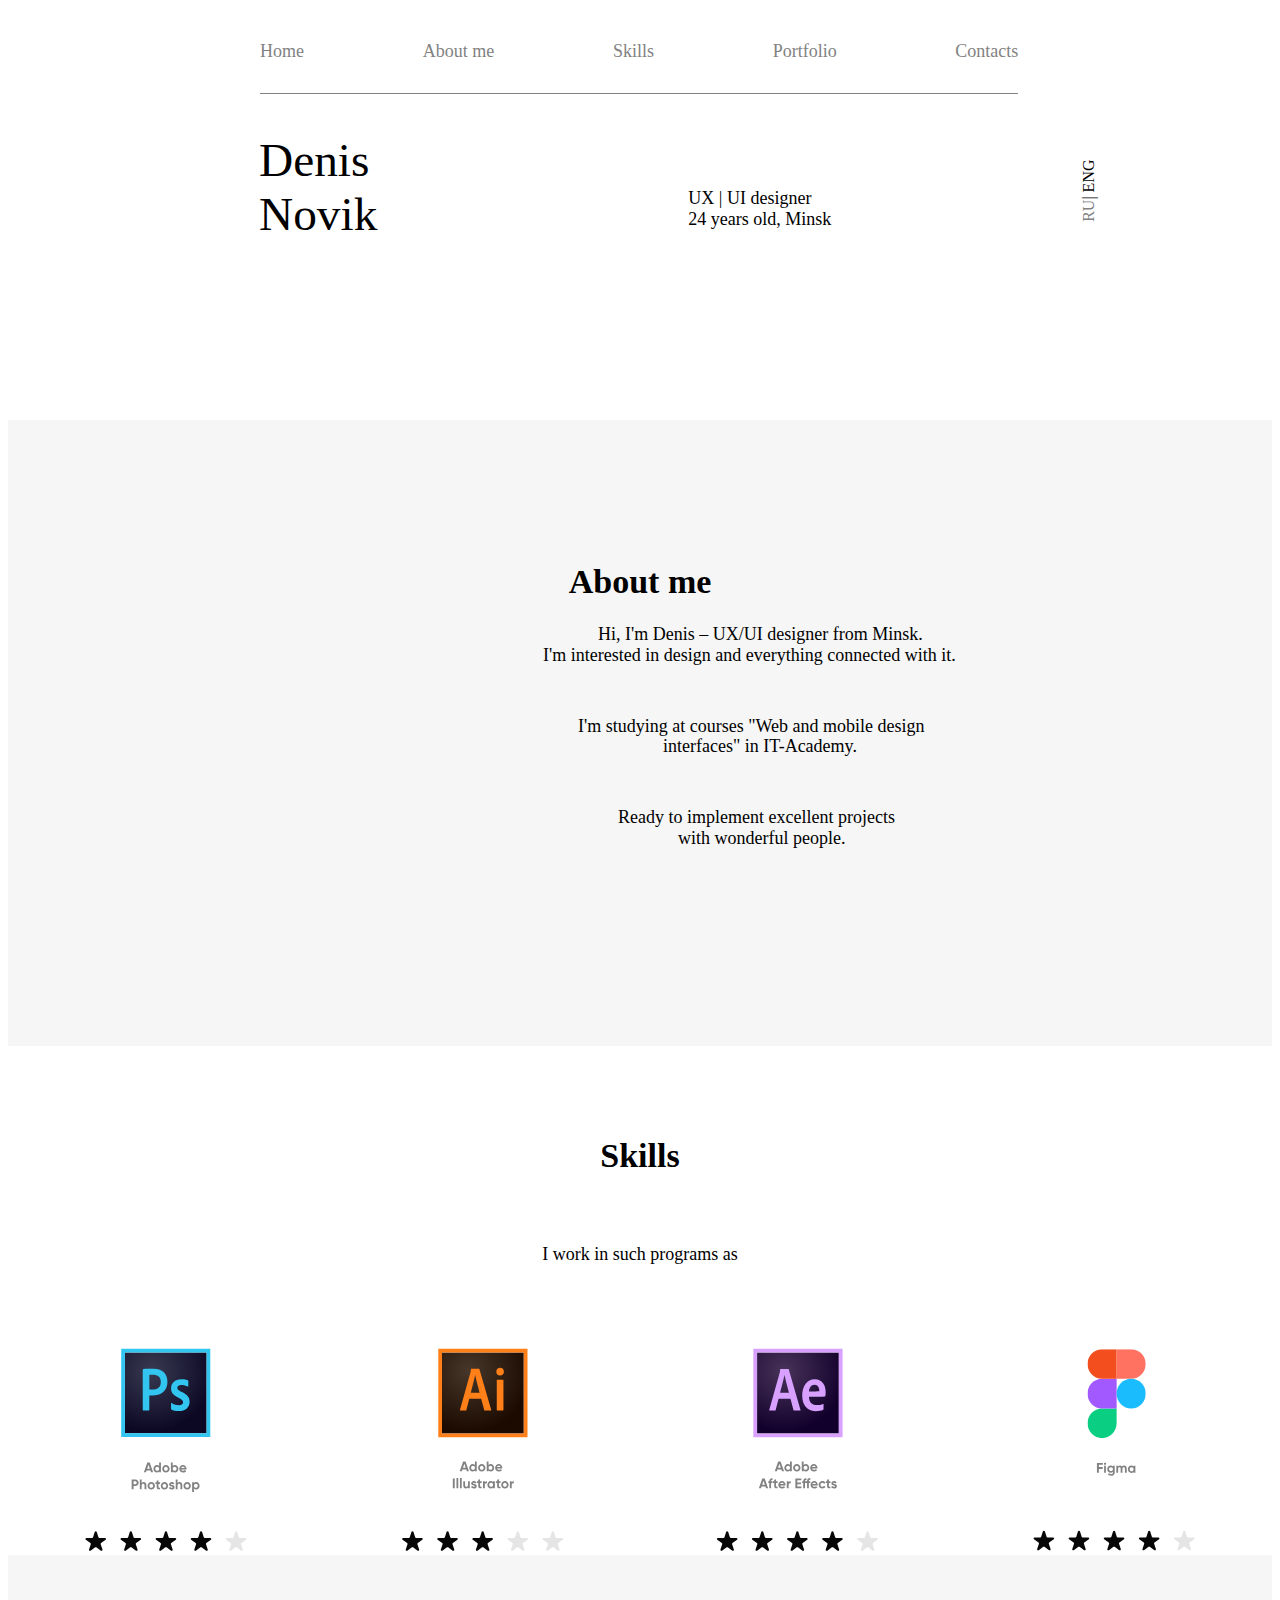
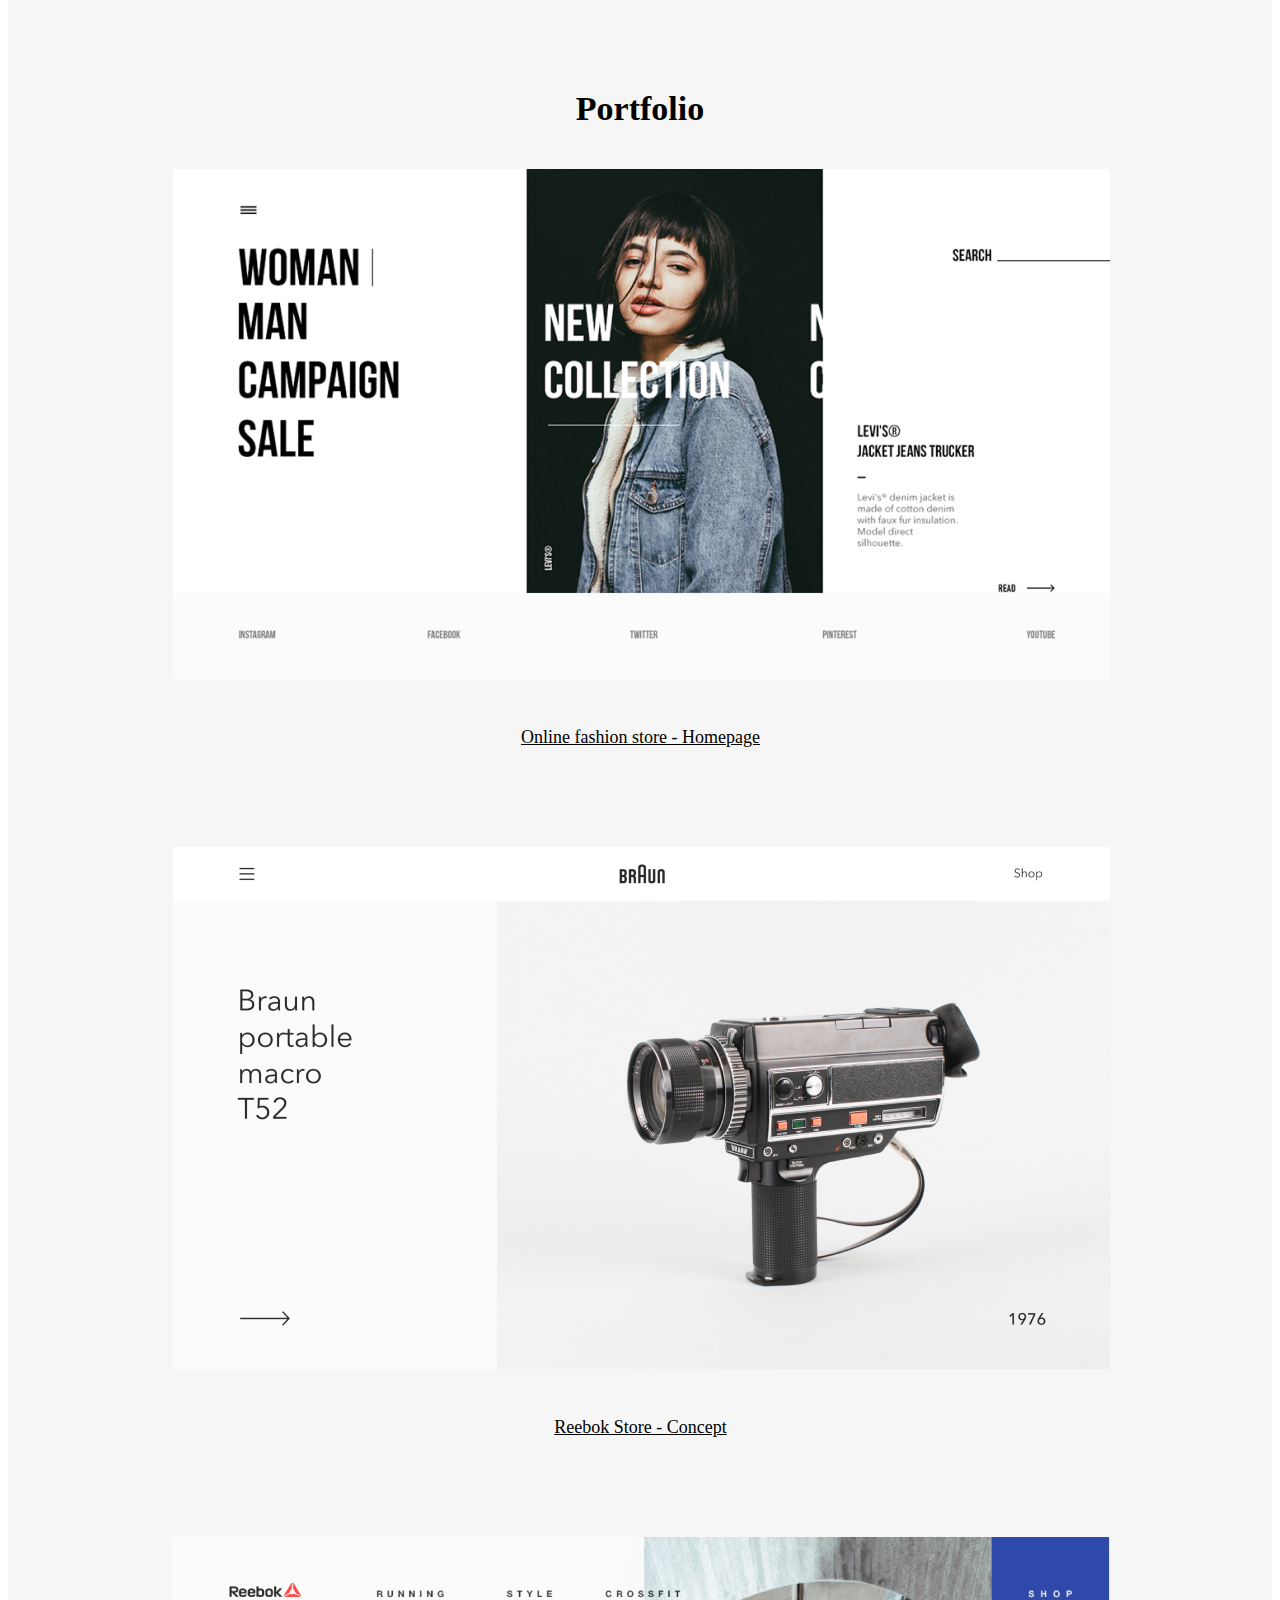
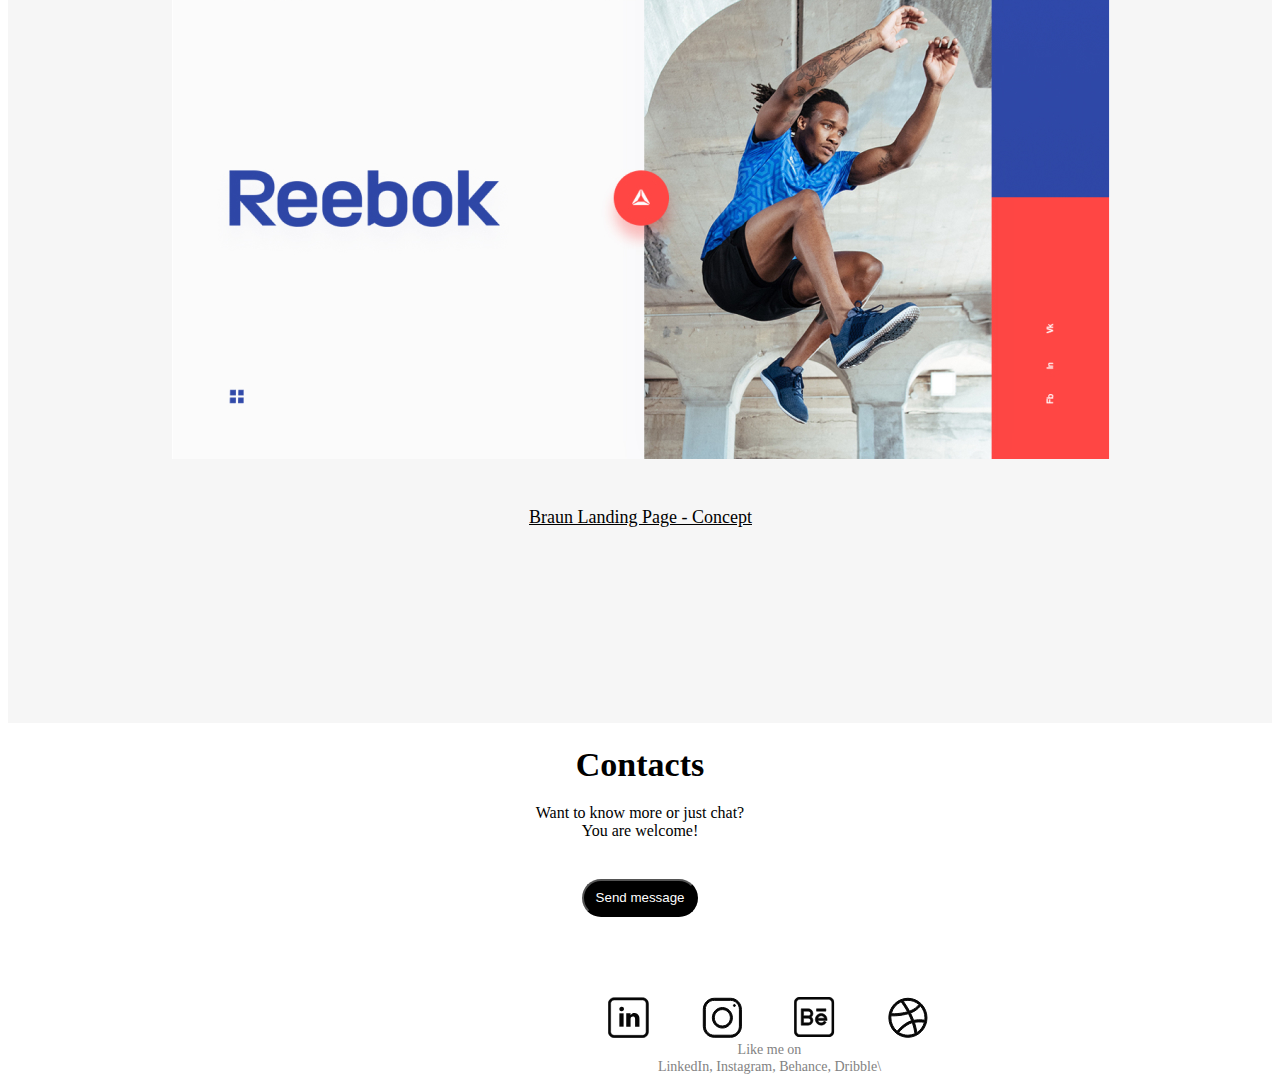
==== commit 6277bcb9: "The end" ====
--- a/index.html
+++ b/index.html
@@ -24,14 +24,11 @@
                     <img src="img/3-lines.svg" alt=""class="lines">
                 </div>
                 <p class="information">
-                    <p>
                     UX | UI designer
-                    24 years old, Minsk
-                    </p>
-                
+                    24 years old, Minsk                
                 </p>
                 <p class="languge">
-                    RU | ENG
+                    <span class="text-grey">RU</span><span>| ENG</span>
                 </p>
             </div>
             <img src="img/Denis.jpg" alt="" class="img-denis">
--- a/index.css
+++ b/index.css
@@ -26,15 +26,10 @@
     margin-top: 39px;
 }
 .information{
-    font-size: 18px;
-    height: 44px;
-    width: 200px;
-    margin-top: 94.77px;
-    margin-bottom: 49px;
-    margin-left: 50px;
-    margin-right: 470px;
-    text-align: center; 
-    line-height: 50px;
+    font-size: 18px;    
+    width: 145px;
+    margin-top: 10%;
+    
 }
 .information p{
     margin-top: 0;
@@ -42,10 +37,14 @@
 }
 .languge{
     color: black;
-    margin-top: 69px;
+    margin-top: 5px;
     transform: rotate(-90deg);
-    margin-right: 0;
-}
+    
+}
+.text-grey{
+    color: grey;
+}
+
 .main-text{
     display: flex;
     justify-content: space-between;
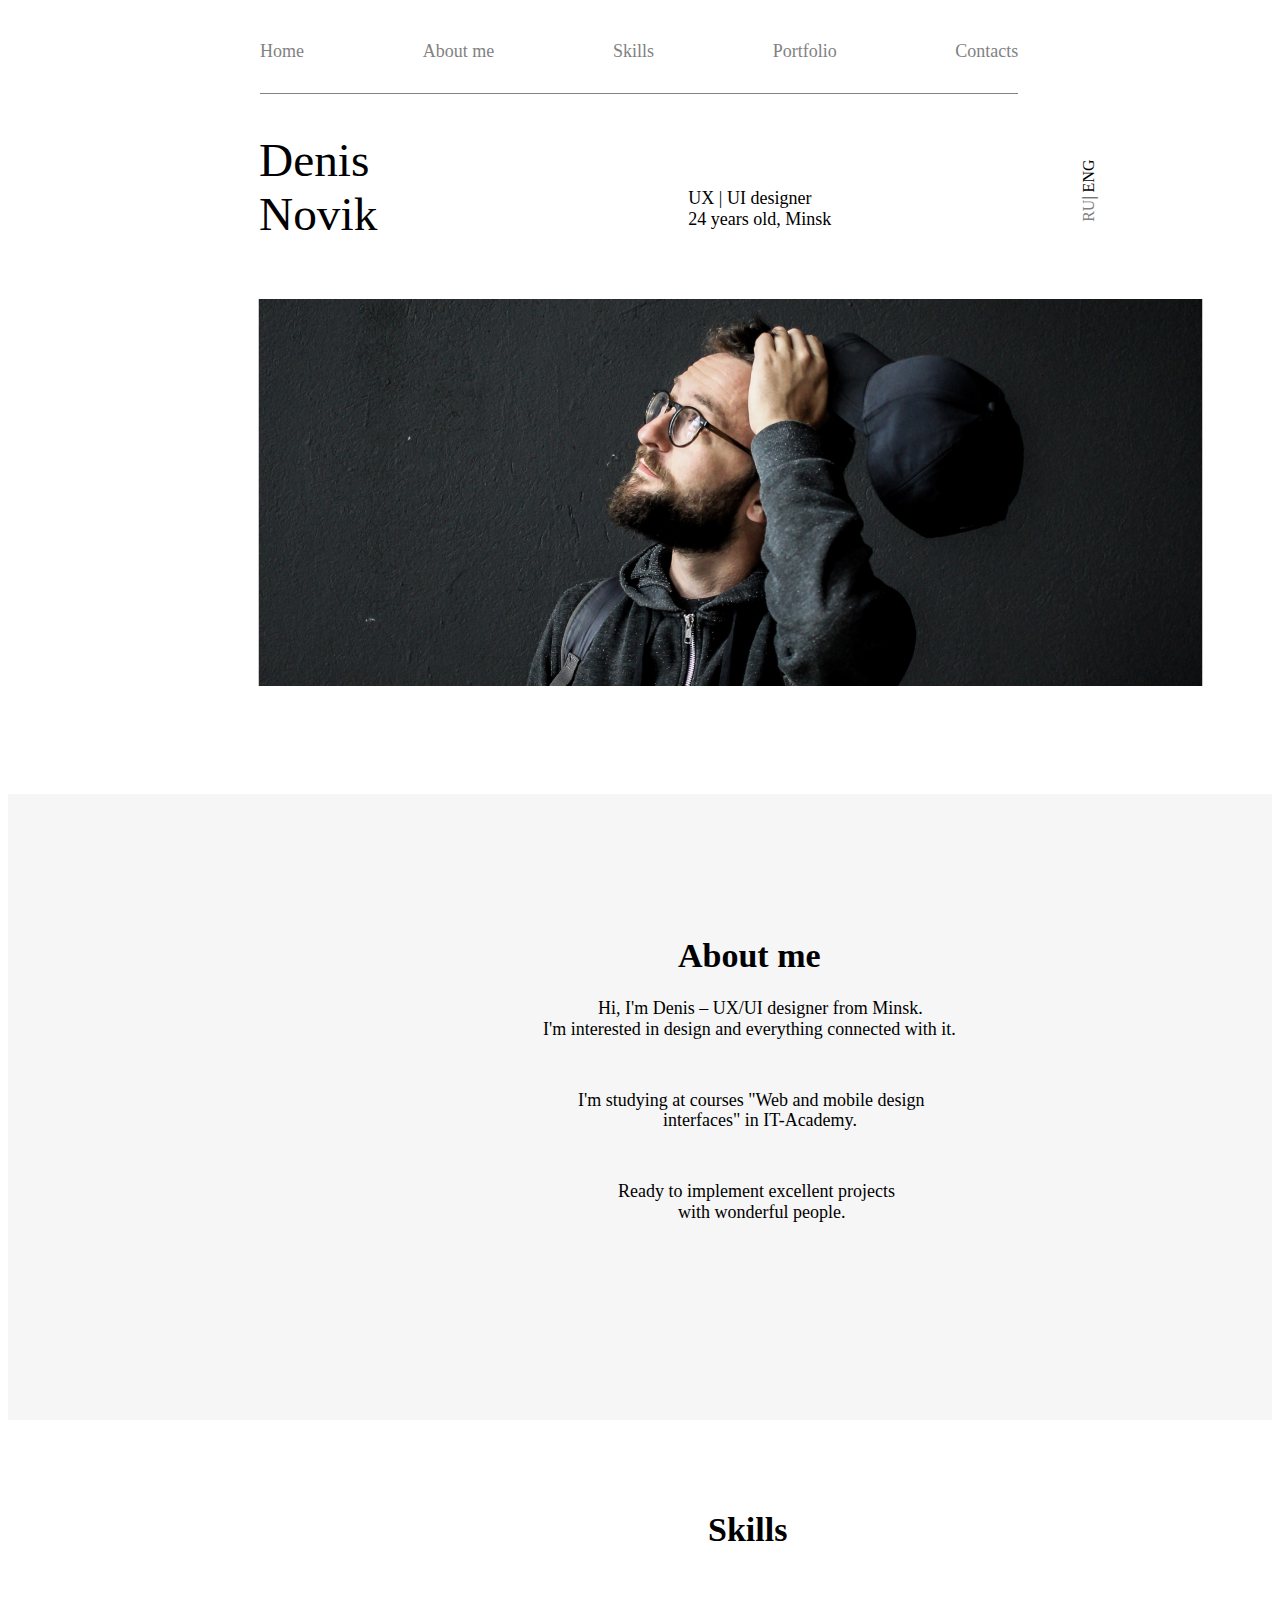
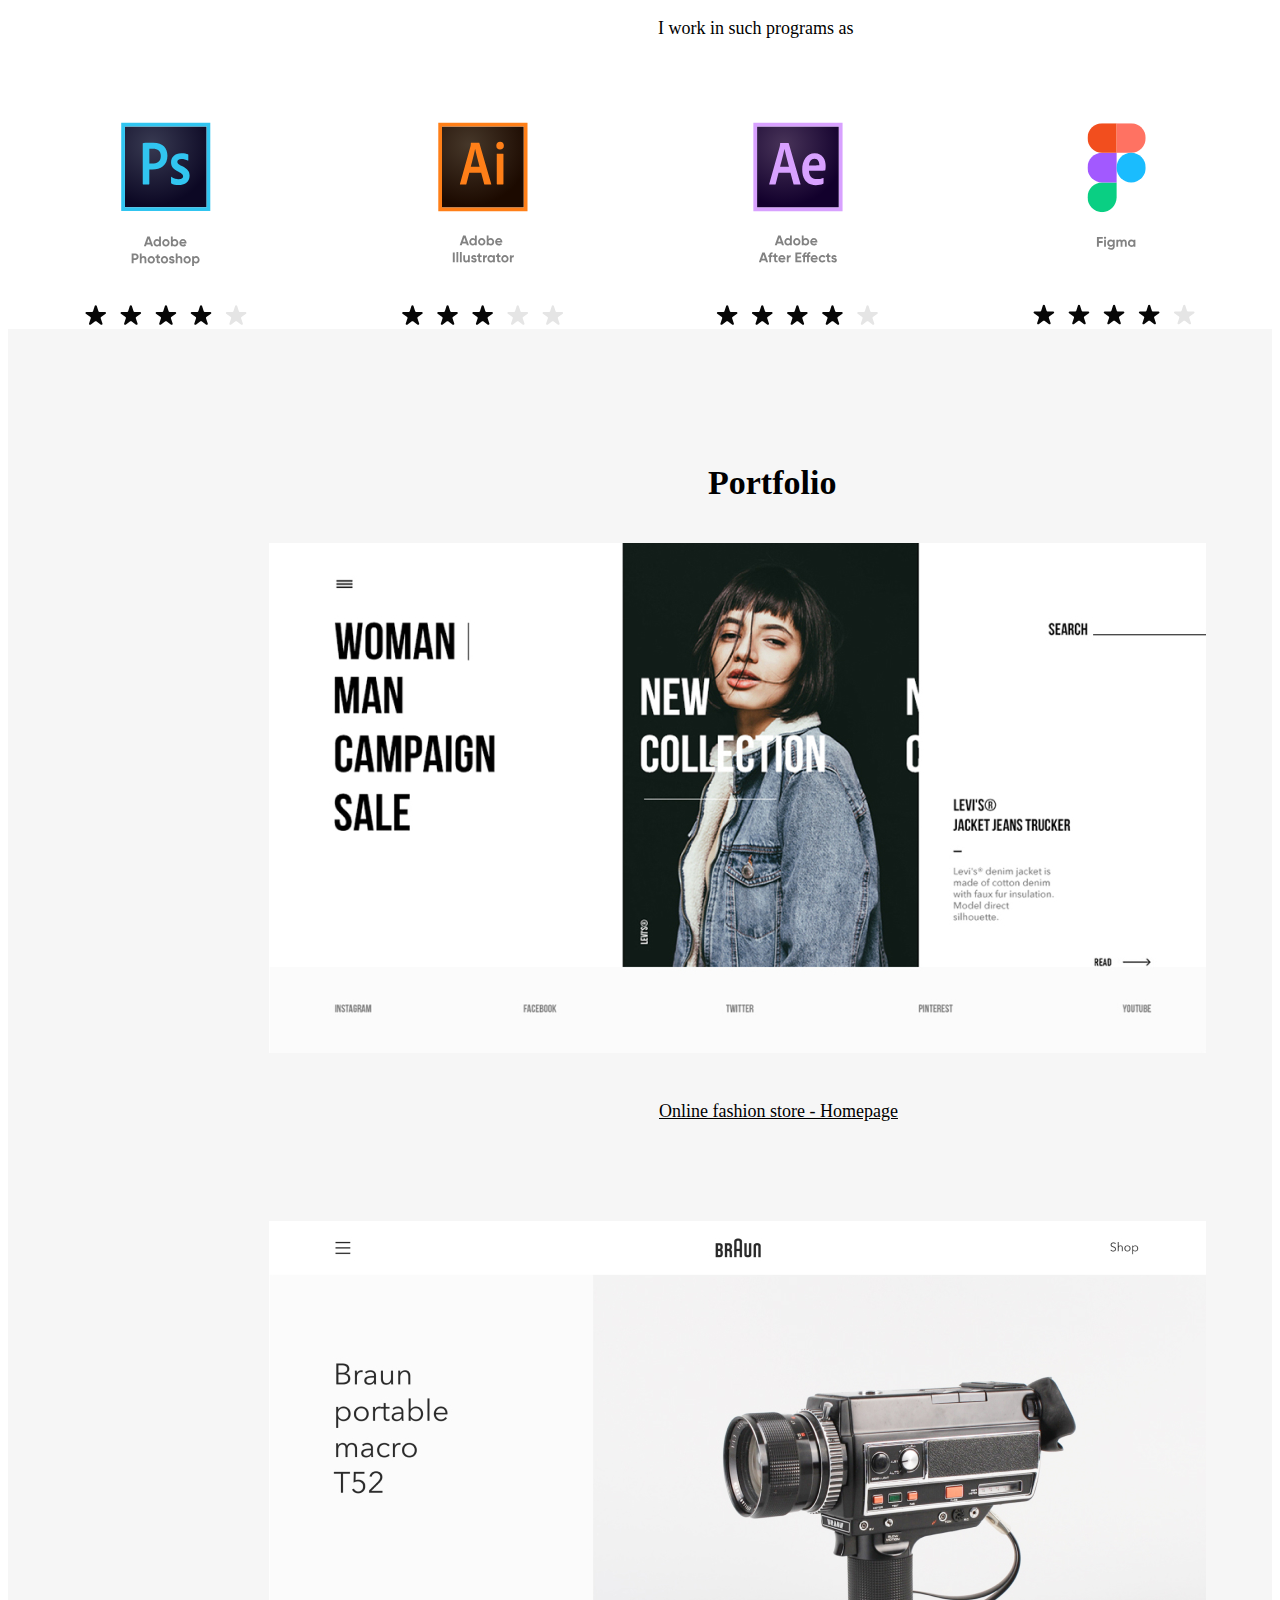
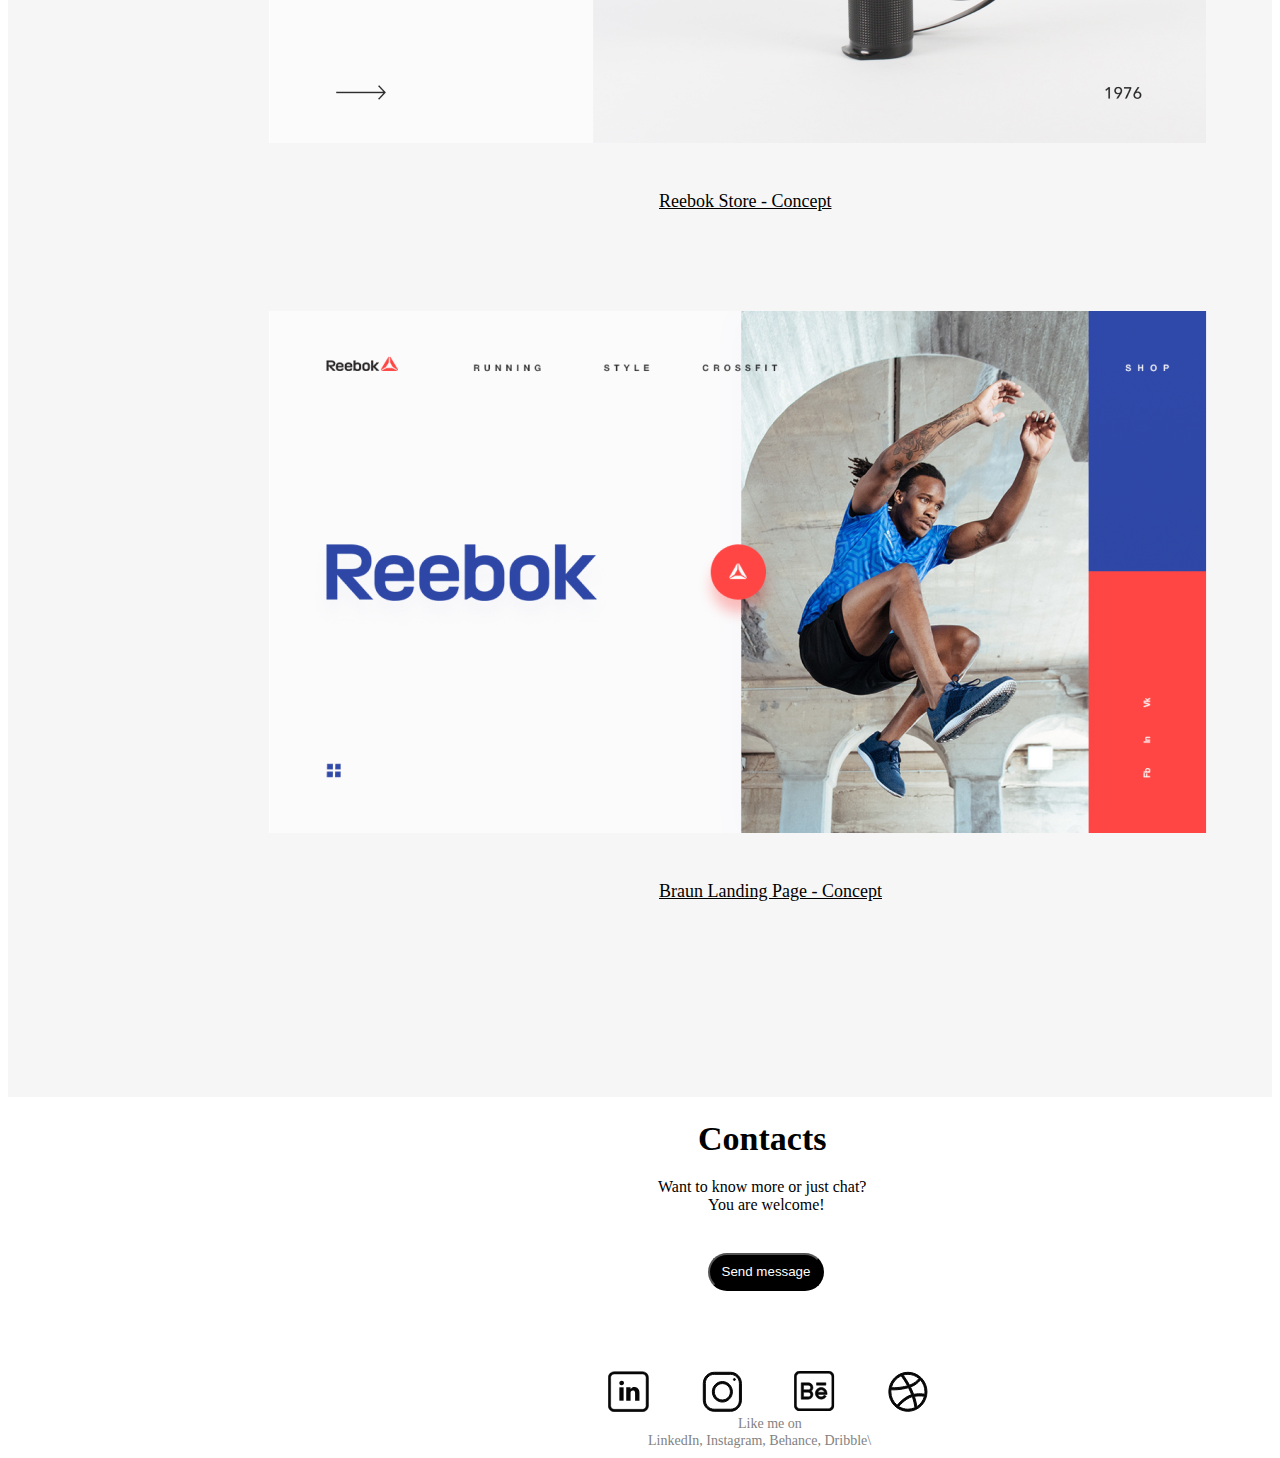
==== commit afc5013c: "the last commit" ====
--- a/index.html
+++ b/index.html
@@ -21,7 +21,7 @@
                         Denis
                         Novik
                     </p>
-                    <img src="img/3-lines.svg" alt=""class="lines">
+                    <img src="img/3-lines.svg" alt="" class="lines">
                 </div>
                 <p class="information">
                     UX | UI designer
@@ -31,14 +31,14 @@
                     <span class="text-grey">RU</span><span>| ENG</span>
                 </p>
             </div>
-            <img src="img/Denis.jpg" alt="" class="img-denis">
+            <img src="img/denis.jpg" alt="" class="img-denis">
             <img src="img/mobile-denis.jpg" alt="" class="mobile-denis">
 
         </div>
         
     </section>
     <section class="main-container-2">
-        <h1 align="center" >About me</h1>
+        <h1 class="h1-about-me">About me</h1>
         <div class="about-me">
             <div class="about-me1 desk">
                 <p id="text">
@@ -66,32 +66,32 @@
             </div>
             <div class="about-me-main">
                 <div class="about-me1">
-                    <p id="text">
+                    <p class="text">
                         Hi, I'm Denis – UX/UI designer from  
                     </p>
-                    <p id="text2">  
+                    <p class="text2">  
                         Minsk. I'm interested in design and
                     </p>
-                    <p id="text3">
+                    <p class="text3">
                          everything connected with it.
                     </p>
                 </div>
                 <div class="about-me2">
-                    <p id="text4"> 
+                    <p class="text4"> 
                         I'm studying at courses 
                     </p>
-                    <p id="text5">
+                    <p class="text5">
                         "Web and mobile design interfaces"
                     </p>
-                    <p id="text6">
+                    <p class="text6">
                          in IT-Academy.
                     </p>
                 </div>
                 <div class="about-me3">
-                    <p id="text7">                    
+                    <p class="text7">                    
                         Ready to implement excellent 
                     </p>
-                    <p id="text8">
+                    <p class="text8">
                         projects with wonderful people.
                     </p>
                 </div>
@@ -100,8 +100,8 @@
     </section>
     <section class="main-container-3">
         <div class="skills">
-            <h1 align="center">Skills</h1>
-            <p align="center">I work in such programs as</p>
+            <h1>Skills</h1>
+            <p>I work in such programs as</p>
         </div>
         <div class="image">
             <img src="img/ps.svg" alt="">
@@ -110,24 +110,24 @@
             <img src="img/figma.svg" alt="">
         </div>
     </section>
-    <section class="main-container-4" align="center">
+    <section class="main-container-4">
         <div>
-            <h1 align="center">Portfolio</h1>
+            <h1 class="Portfolio">Portfolio</h1>
             <div class="store-img">
                 <img src="img/first.jpg" alt="">
-                <p align="center">Online fashion store - Homepage</p>
+                <p class="for-store">Online fashion store - Homepage</p>
                 <img src="img/second.jpg" alt="">
-                <p align="center">Reebok Store - Concept</p>
+                <p class="for-store">Reebok Store - Concept</p>
                 <img src="img/third.jpg" alt="">
-                <p align="center">Braun Landing Page - Concept</p>
+                <p class="for-store">Braun Landing Page - Concept</p>
             </div>
         </div>
     </section>
-    <section class="main-container-5" align="center">
+    <section class="main-container-5">
         <div class="contacts">
-            <h1 align="center">Contacts</h1>
-            <p align="center">Want to know more or just chat? </p>
-            <p align="center">You are welcome!</p>
+            <h1>Contacts</h1>
+            <p class="chat">Want to know more or just chat? </p>
+            <p class="welcome">You are welcome!</p>
                 <input type="button" value="Send message">
         </div>
         <div>
@@ -138,10 +138,10 @@
                 <a href="links/subcribe (4).html"><img src="img/planet.svg" alt=""></a>
             </div>
             <div class="last-text-container">
-                <p class="last-text" align="center">
+                <p class="last-text Like">
                     Like me on
                 </p>
-                <p class="last-text" align="center"> 
+                <p class="last-text Like2"> 
                     LinkedIn, Instagram, Behance, Dribble\
                 </p>
             </div>
--- a/index.css
+++ b/index.css
@@ -72,7 +72,6 @@
 }
 .about-me p{
     font-size: 18px;
-    margin-left: 480px;
     margin-bottom: 0;
     margin-top: 0;
 }
@@ -100,7 +99,7 @@
 
 .about-me1{
     margin-bottom: 50px;
-}ss
+}
 .about-me2{
     margin-bottom: 50px;
 }
@@ -120,12 +119,17 @@
 .skills p{
     font-size: 18px;
     margin-bottom: 83px;
+    margin-left: 650px;
 
 }
 .skills h1{
     font-size: 34px;
     margin-bottom: 69px;
     margin-top: 91px;
+    margin-left: 700px;
+}
+.for-store{
+    margin-left: 650px;
 }
 .main-container-4{
     background: #F6F6F6;
@@ -137,7 +141,7 @@
     margin-bottom: 41px;
 }
 .store-img img{
-    margin-left: 1px;
+    margin-left: 260px;
 
 }
 .store-img p{
@@ -152,8 +156,17 @@
     text-decoration: none;
     transition-duration: 2s;
 }
+.Portfolio{
+    margin-left: 700px;
+}
 .store-img{
     margin-left: 1px;
+}
+.chat{
+    margin-left: 650px;
+}
+.welcome{
+    margin-left: 700px;
 }
 input{
     background: black;
@@ -162,9 +175,15 @@
     height: 38px;
     width: 116px;
     text-align: center;
-    margin-left: 0.1px;
+    margin-left: 700px;
     margin-top: 39px;
 
+}
+.Like{
+    margin-left: 90px;
+}
+.Like2{
+    margin-left: 700;
 }
 input:active{
     border: 4px solid grey;
@@ -172,6 +191,7 @@
 .contacts h1{
     font-size: 34px;
     margin-bottom: 20px;
+    margin-left: 690px;
     
 }
 .contacts p{
@@ -198,6 +218,9 @@
     display: flex;
     justify-content: space-between;
 }
+.h1-about-me{
+    margin-left: 670px;
+}
 @media (max-width:767px) {
     .header{
         display: none;
@@ -246,40 +269,48 @@
         display: flex;
         margin-bottom: 23px;
     }
-    #text{
-        margin-left: 29px;
-    }
-
-    #text2{
+    .h1-about-me{
+        margin-left: 109px;
+    }
+    .text{
+        margin-left: 0;
+        width: 100vw;
+        height: 50px;
+        text-align: center;
+        padding: 0;
+        display: flex;
+    }
+
+    .text2{
         margin-left: 35px;
     }
 
-    #text3{
+    .text3{
         margin-left: 60px;
         height: auto;
         width: auto;
     }
 
-    #text4{
+    .text4{
         margin-left: 75px;
     }
 
-    #text5{
+    .text5{
         margin-left: 30px;
         width: auto;
         height: auto;
     }
 
-    #text6{
+    .text6{
         margin-left: 105px;
     }
-    #text7{
+    .text7{
         width: auto;
         height: auto;
         margin-left: 50px;
 
     }
-    #text8{
+    .text8{
         width: auto;
         height: auto;
         margin-left: 45px;
@@ -296,12 +327,22 @@
     .about-me{
         height: 261px;
     }
+    .skills h1{
+        margin-left: 143px;
+    }
+    .skills p{
+        margin-left: 74px;
+    }
+
     .image{
         display: flex;
         flex-wrap: wrap;
         width: 166px;
         margin-left: 104px;
     }
+    .Portfolio{
+        margin-left: 121px;
+    }
     .store-img img{
         width: 286px;
         height: 160px;
@@ -311,9 +352,18 @@
     .store-img{
         padding-right: 30px;
     }
+    .store-img p{
+        margin-left: 49px;
+    }
     .images{
         margin-left: 29px;
     }
+    .contacts h1{
+        margin-left: 115px;
+    }
+    /* .contacts p{
+        margin-left: 50px;
+    } */
     input{
         margin-left: 35px;
         height: 42px;
@@ -325,5 +375,11 @@
 .last-text-container{
     margin-left: 50px;
 }
-
-}
+.welcome{
+    margin-left: 80px;
+}
+.chat{
+    margin-left: 50px;
+}
+
+}
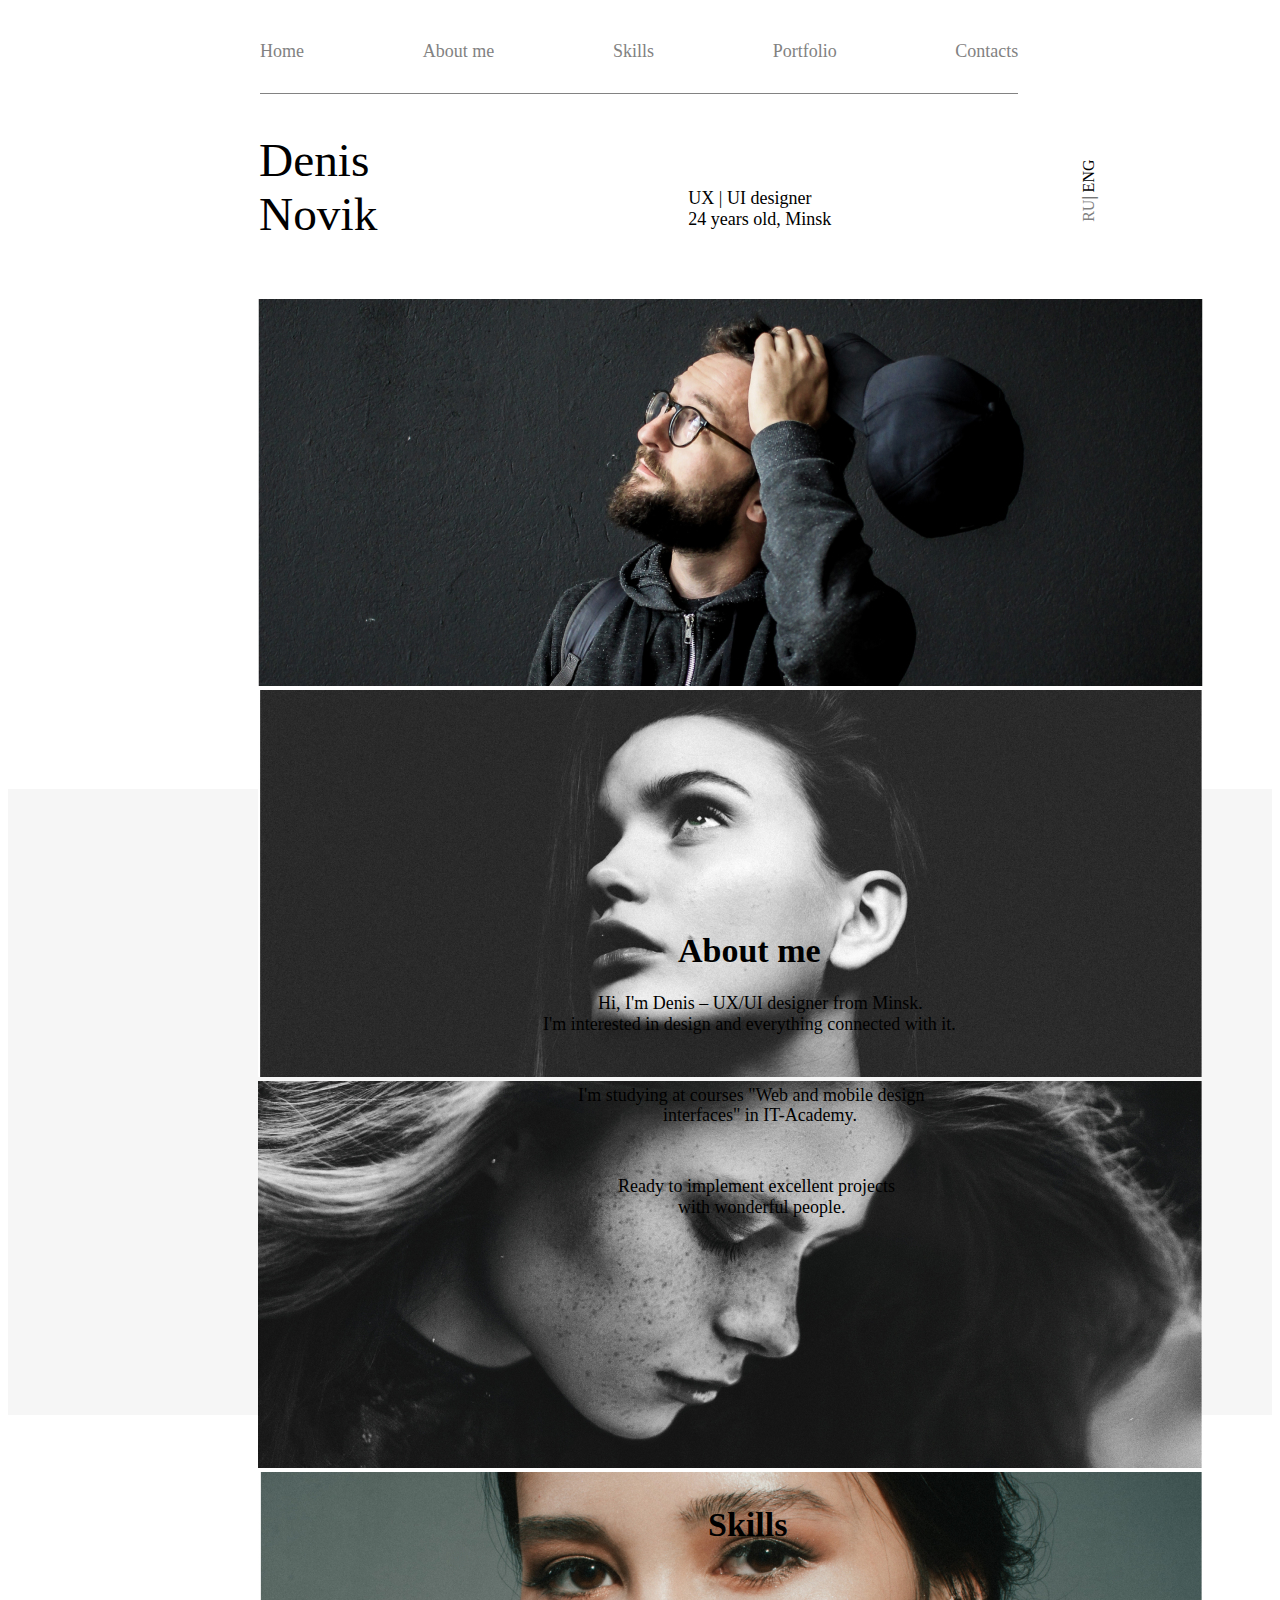
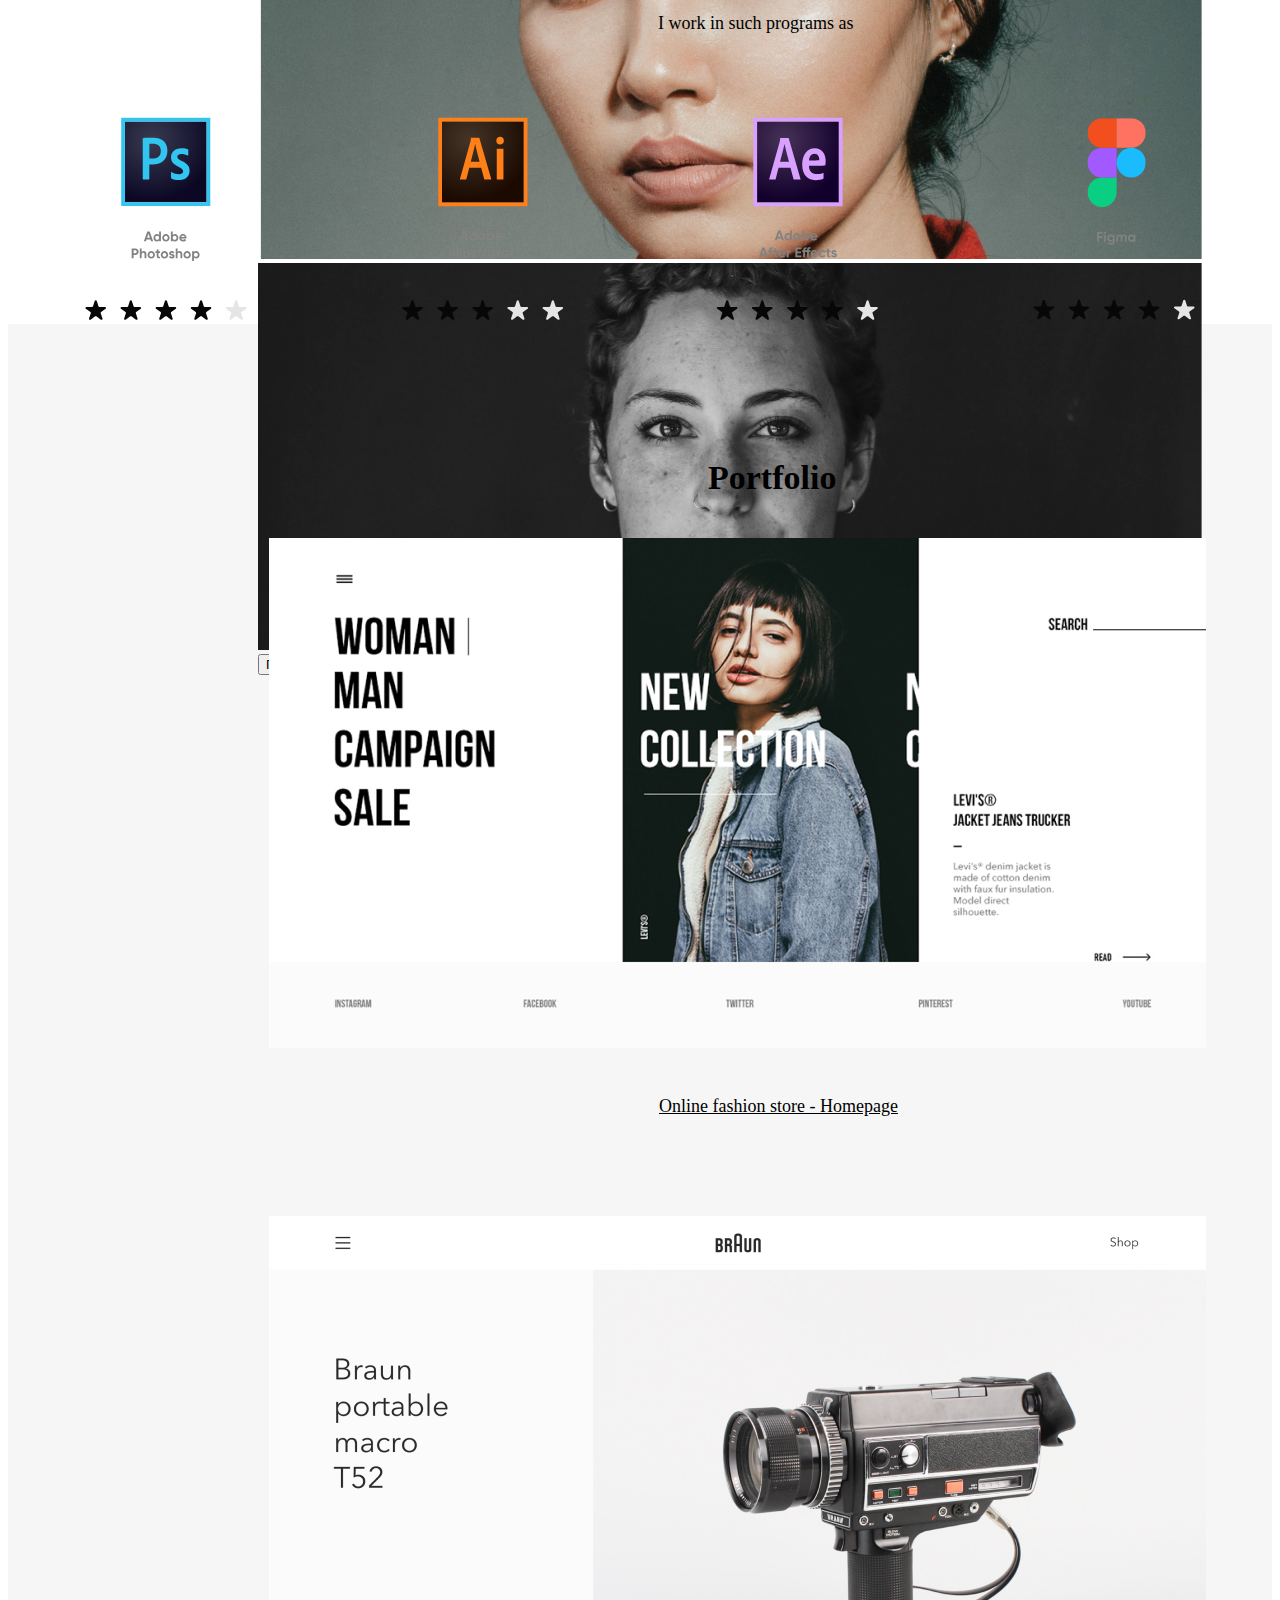
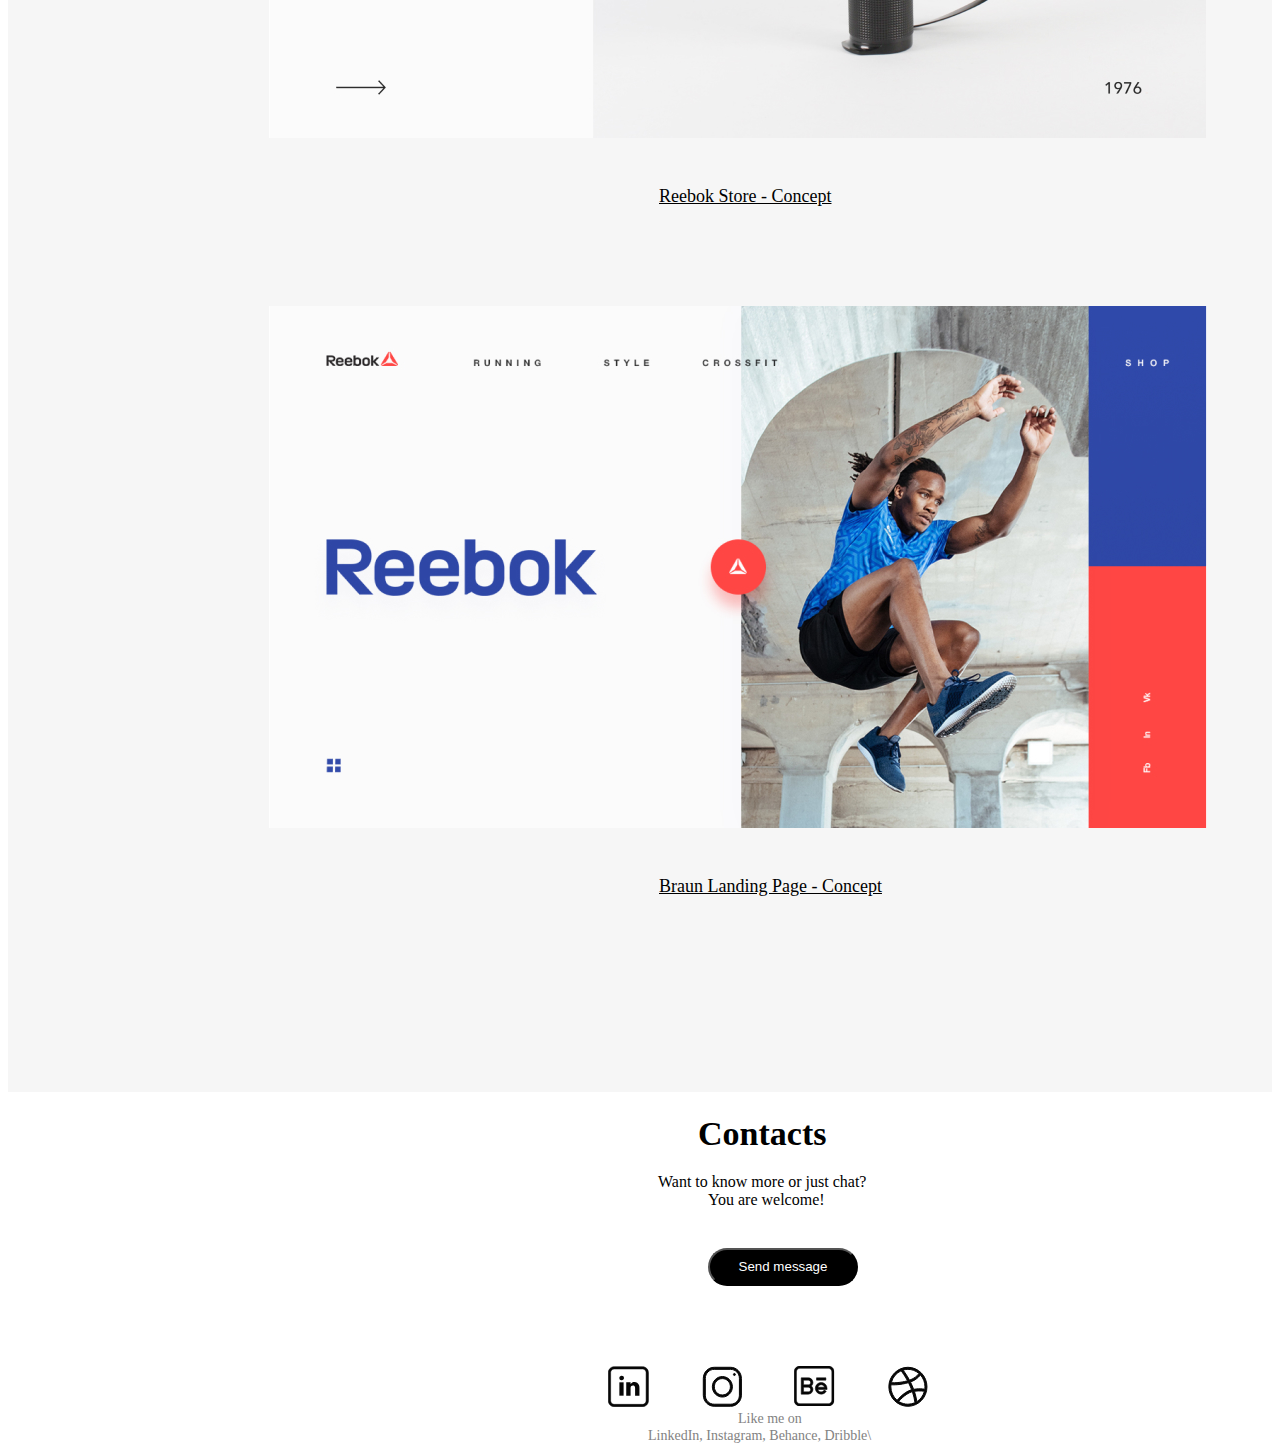
==== commit 20cd862b: "java script" ====
--- a/index.html
+++ b/index.html
@@ -4,6 +4,7 @@
     <meta charset="UTF-8">
     <meta http-equiv="X-UA-Compatible" content="IE=edge">
     <meta name="viewport" content="width=device-width, initial-scale=1.0">
+    <link href="https://cdn.jsdelivr.net/npm/bootstrap@5.0.2/dist/css/bootstrap.min.css" rel="stylesheet" integrity="sha384-EVSTQN3/azprG1Anm3QDgpJLIm9Nao0Yz1ztcQTwFspd3yD65VohhpuuCOmLASjC" crossorigin="anonymous">
     <link rel="stylesheet" href="index.css">
     <title>Project</title>
 </head>
@@ -21,7 +22,29 @@
                         Denis
                         Novik
                     </p>
-                    <img src="img/3-lines.svg" alt="" class="lines">
+            <div class="container">
+                <div class="row">
+                    <ul class="nav nav-tabs" id="myTab" role="tablist">
+                        <li class="nav-item" role="presentation">
+                          <button class="navs-link" id="profile-tab" data-bs-toggle="tab" data-bs-target="#profile" type="button" role="tab" aria-controls="profile" aria-selected="false"><img src="img/3-lines.svg" alt="" class="lines"></button>
+                        </li>
+                      </ul>
+                </div>
+                <div class="row">
+                    <div class="tab-content" id="myTabContent">
+                        <div class="tab-pane fade" id="profile" role="tabpanel" aria-labelledby="profile-tab" class="links-mobile-version">
+                            <div class="container-a-mobile">
+                            <a href="" class="Home">Home</a><a href="" class="a-about">About me</a><a href="" class="a-skills">Skills</a><a href="" class="a-portfolio">Portfolio</a><a href="" class="a-contacts">Contacts</a></div>
+                        </div>
+                      </div>
+                </div>
+              </div>
+
+
+
+
+
+                    
                 </div>
                 <p class="information">
                     UX | UI designer
@@ -31,7 +54,33 @@
                     <span class="text-grey">RU</span><span>| ENG</span>
                 </p>
             </div>
-            <img src="img/denis.jpg" alt="" class="img-denis">
+            <div id="carouselExampleControls" class="carousel slide" class="carousel-slide" data-bs-ride="carousel">
+                <div class="carousel-inner">
+                  <div class="carousel-item active">
+                    <img src="img/denis.jpg" class="d-block w-100" alt="..." class="img-denis">
+                  </div>
+                  <div class="carousel-item">
+                    <img src="img/Friend-Denis (2).jpg" class="d-block w-100" alt="...">
+                  </div>
+                  <div class="carousel-item">
+                    <img src="img/Friend-Denis (3).jpg" class="d-block w-100" alt="...">
+                  </div>
+                  <div class="carousel-item">
+                    <img src="img/Friend-Denis (4).jpg" class="d-block w-100" alt="...">
+                  </div>
+                  <div class="carousel-item">
+                    <img src="img/Friend-Denis (5).jpg" class="d-block w-100" alt="...">
+                  </div>
+                </div>
+                <button class="carousel-control-prev" type="button" data-bs-target="#carouselExampleControls"  data-bs-slide="prev">
+                  <span class="carousel-control-prev-icon" aria-hidden="true"></span>
+                  <span class="visually-hidden">Предыдущий</span>
+                </button>
+                <button class="carousel-control-next" type="button" data-bs-target="#carouselExampleControls"  data-bs-slide="next">
+                  <span class="carousel-control-next-icon" aria-hidden="true"></span>
+                  <span class="visually-hidden">Следующий</span>
+                </button>
+              </div>
             <img src="img/mobile-denis.jpg" alt="" class="mobile-denis">
 
         </div>
@@ -148,5 +197,6 @@
                 
         </div>
     </section>
+    <script src="https://cdn.jsdelivr.net/npm/bootstrap@5.0.2/dist/js/bootstrap.bundle.min.js" integrity="sha384-MrcW6ZMFYlzcLA8Nl+NtUVF0sA7MsXsP1UyJoMp4YLEuNSfAP+JcXn/tWtIaxVXM" crossorigin="anonymous"></script>
 </body>
 </html>--- a/index.css
+++ b/index.css
@@ -8,6 +8,17 @@
 }
 .Home{
     color: black;
+    text-decoration: none;
+    font-size: 18px;
+}
+#carouselExampleControls{
+    width: 943px;
+    height: 387px;
+    margin-left: 250px;
+    
+}
+.container{
+    display: none;
 }
 .header{
     width: 60%;
@@ -173,7 +184,7 @@
     color: white;
     border-radius: 20px;
     height: 38px;
-    width: 116px;
+    width: 150px;
     text-align: center;
     margin-left: 700px;
     margin-top: 39px;
@@ -225,6 +236,50 @@
     .header{
         display: none;
     }
+    .links-mobile-version a{
+        text-decoration: none;
+        color: #828282;
+        font-size: 18px;
+    }
+    .container{
+        display: block;
+    }
+    .navs-link{
+        border: none;
+        background: none;
+        display: block;
+    }
+    .container-a-mobile{
+        display: flex;
+        flex-direction: column;
+    }
+    #carouselExampleControls{
+        display: none;
+    }
+    .a-about{
+        text-decoration: none;
+        color: #828282;
+        font-size: 18px;
+    }
+    .a-skills{
+        text-decoration: none;
+        color: #828282;
+        font-size: 18px;
+    }
+    .a-portfolio{
+        text-decoration: none;
+        color: #828282;
+        font-size: 18px;
+    }
+    .a-contacts{
+        text-decoration: none;
+        color: #828282;
+        font-size: 18px;
+    }
+    .links-mobile-version{
+        display: flex;
+        flex-direction: column;
+    }
     .img-denis{
         display: none;
     }
@@ -256,7 +311,7 @@
     .lines{
         display: inline;
         margin-top: 68px;
-        margin-left: 162px;
+        margin-left: 0;
         height: 19px;
     }
     .main-text-container{
